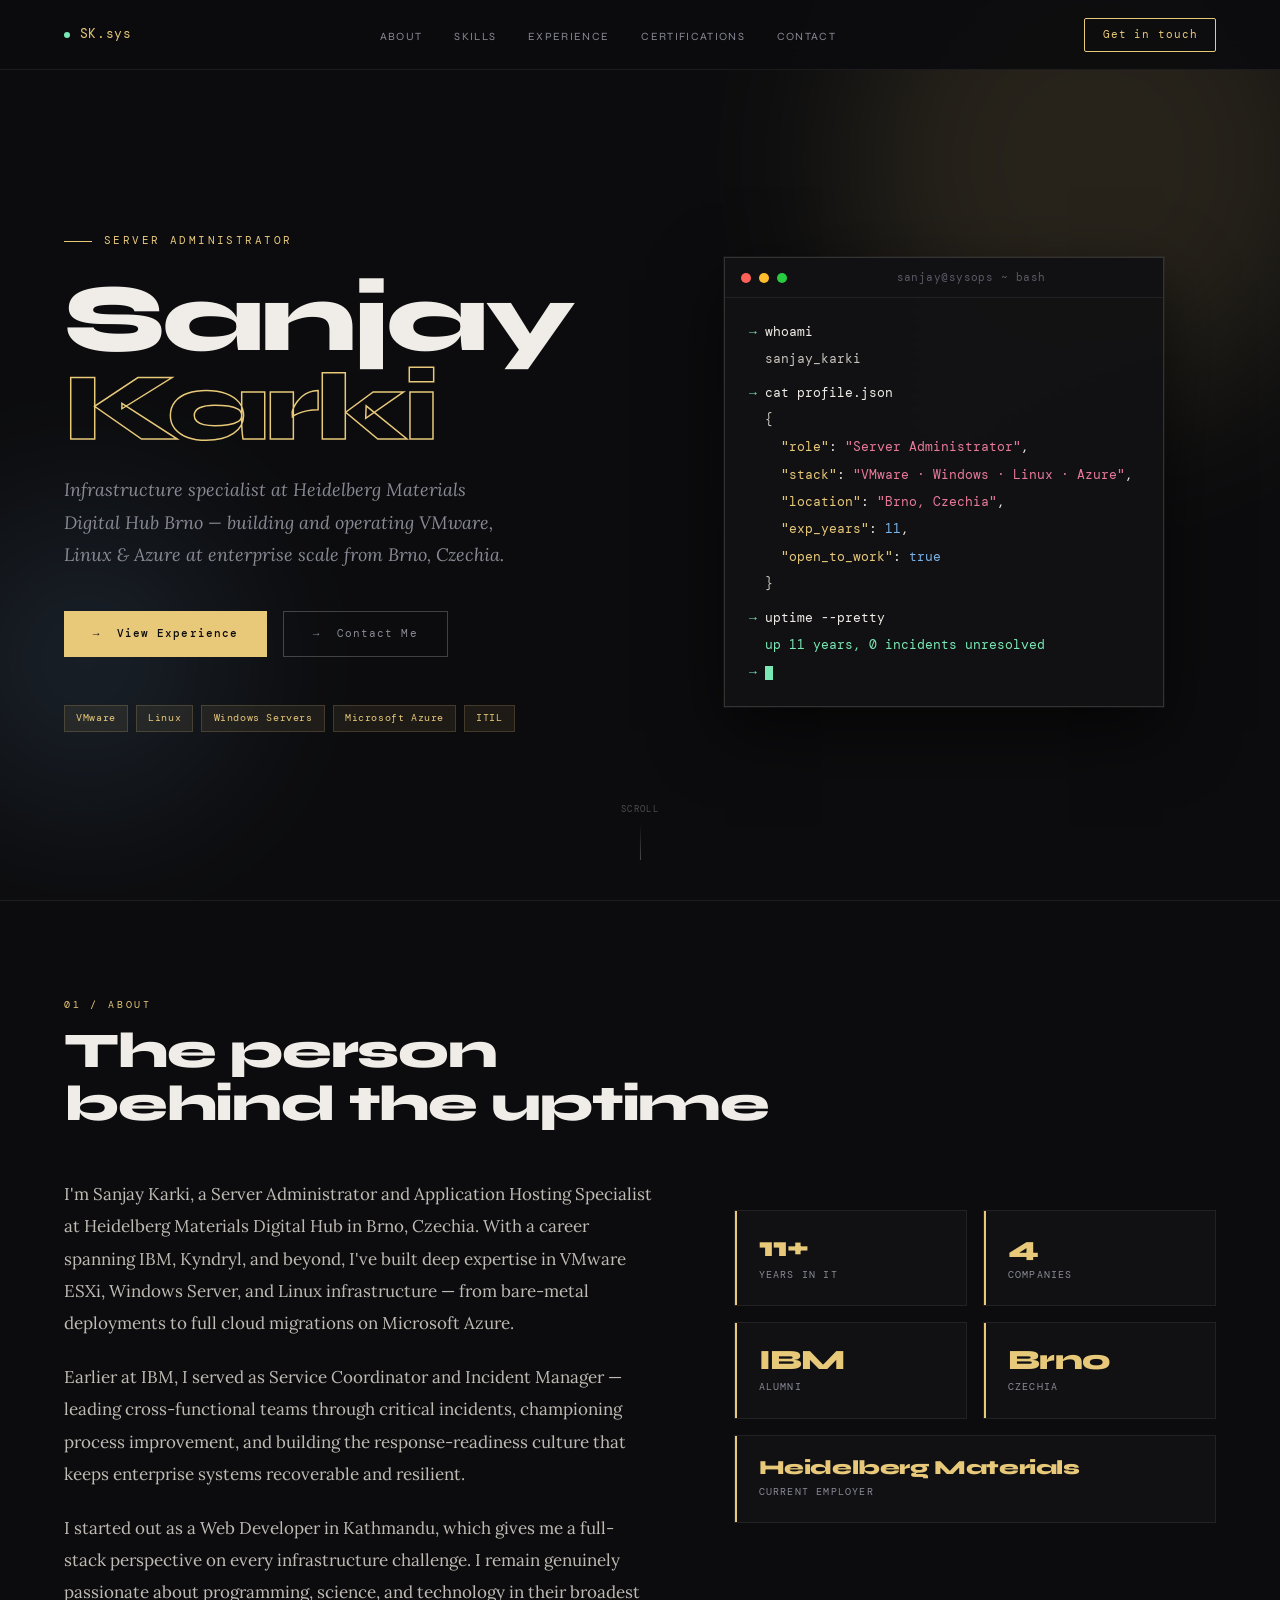
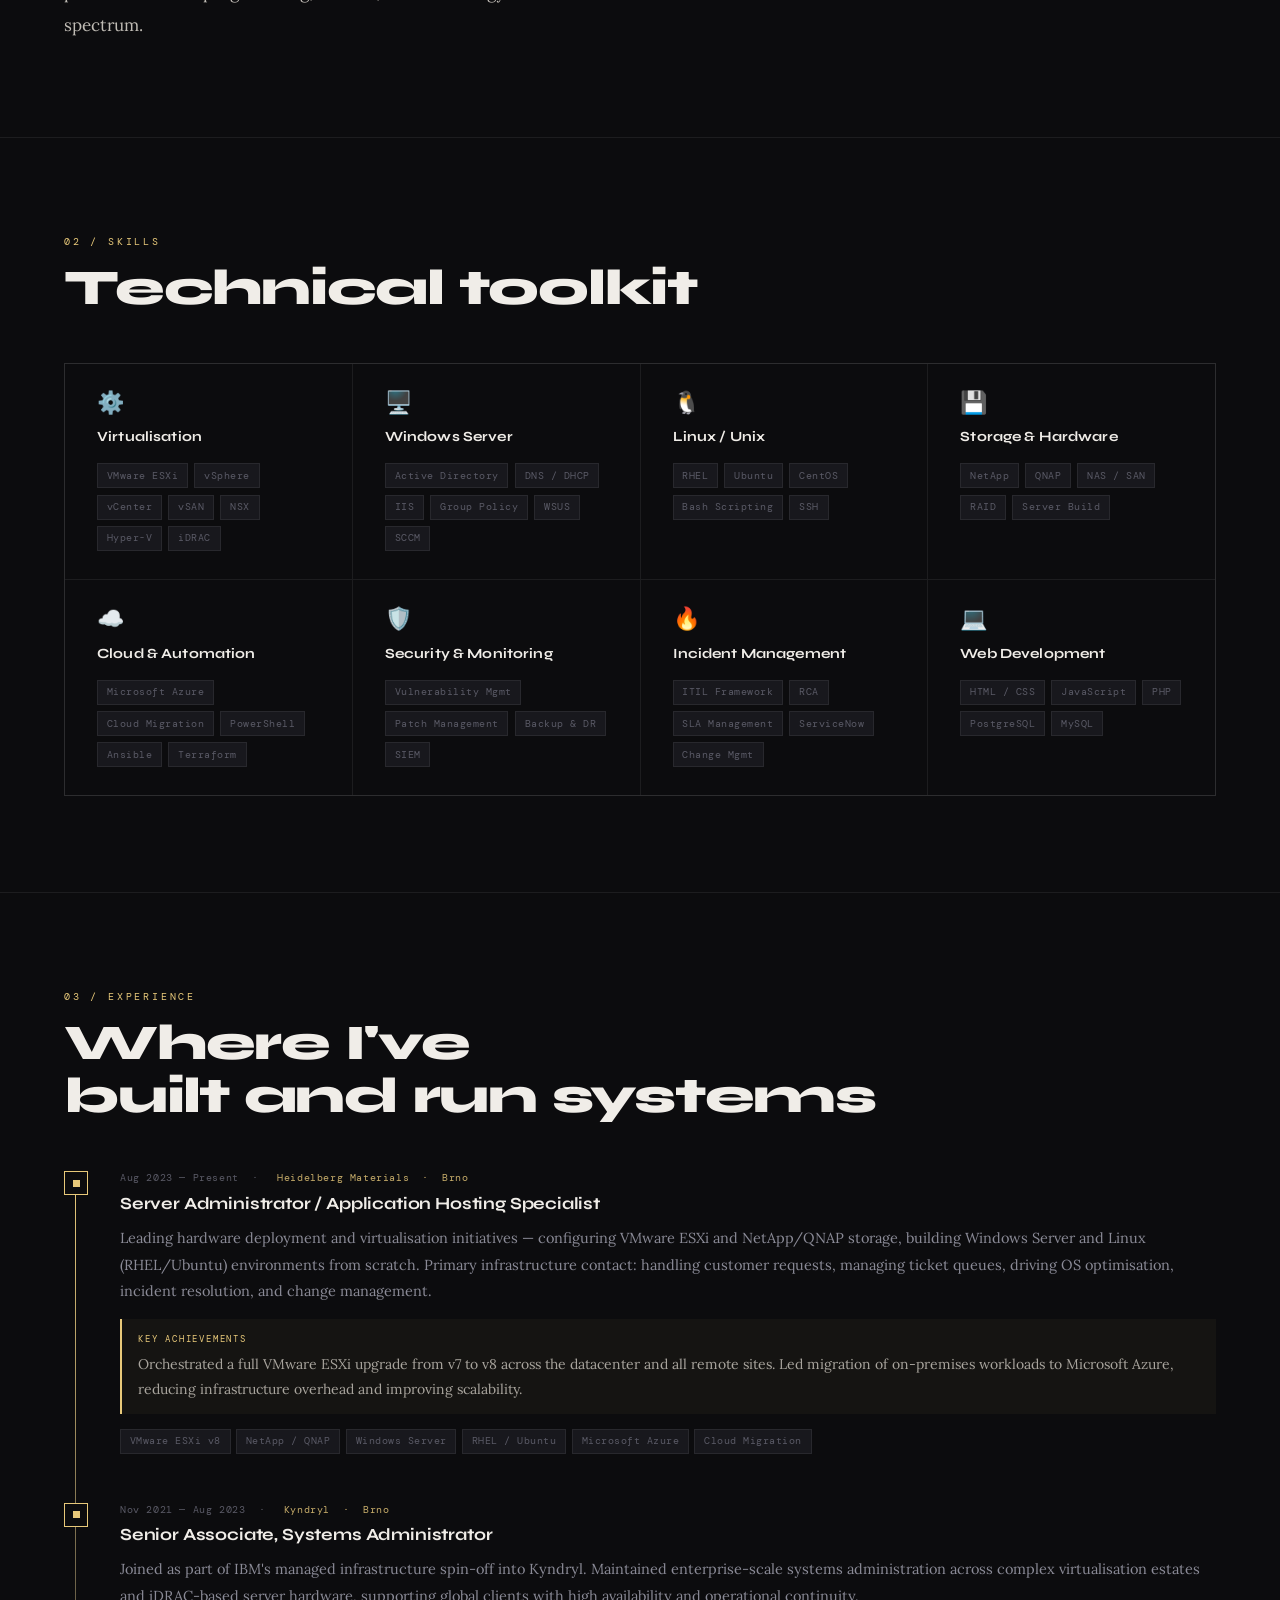
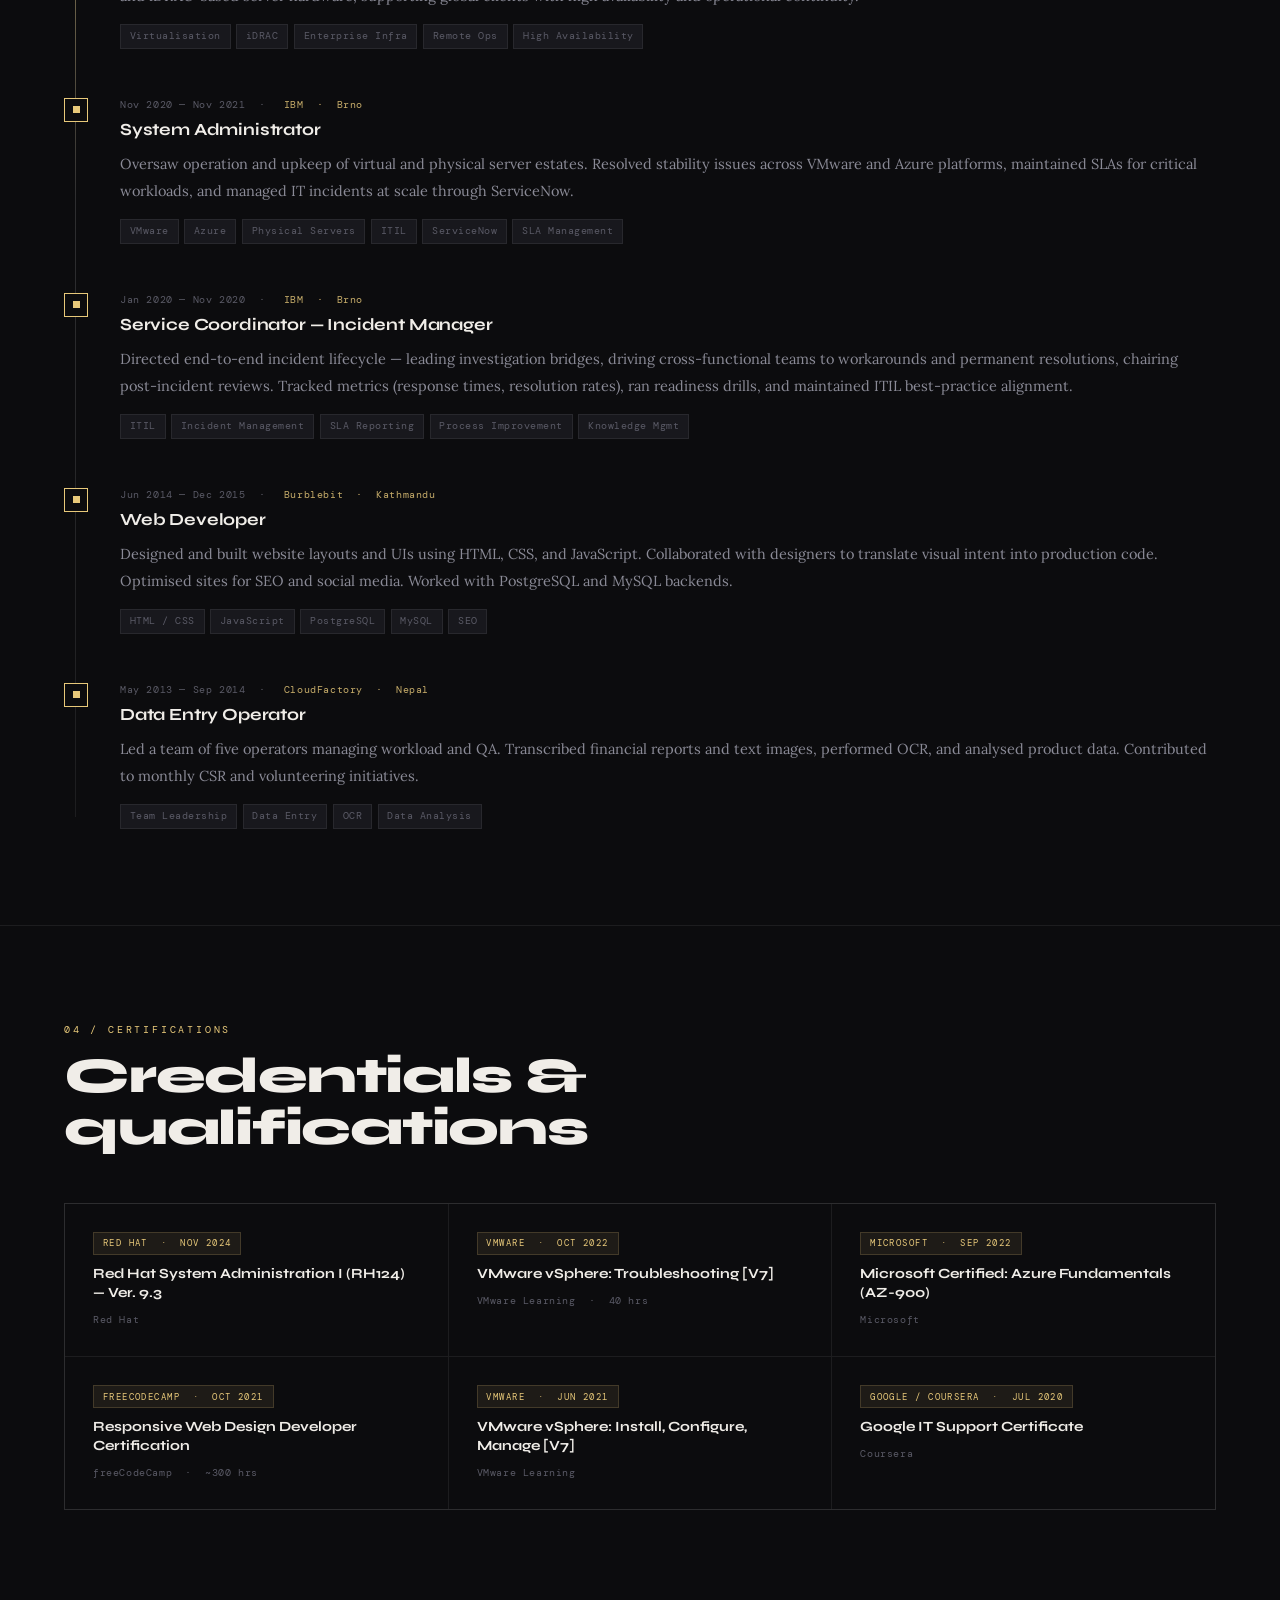
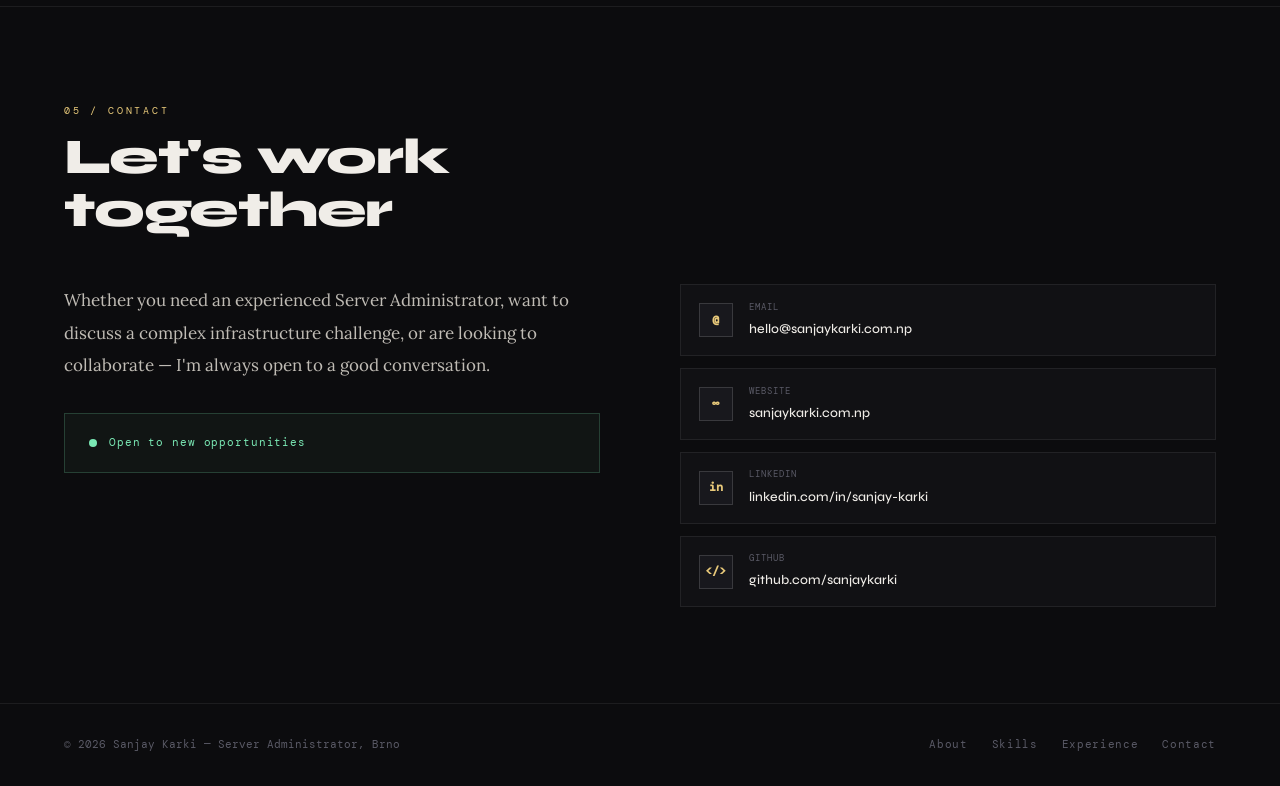
==== index.html @ a72da89a "minor fixes" ====
<!DOCTYPE html>
<html lang="en">
<head>
<meta charset="UTF-8">
<meta name="viewport" content="width=device-width, initial-scale=1.0">
<title>Sanjay Karki</title>
<meta name="description" content="Sanjay Karki - Server Administrator at Heidelberg Materials Digital Hub, Brno. VMware, Linux, Azure, 11+ years IT.">
<meta property="og:title" content="Sanjay Karki - Server Administrator">
<meta property="og:description" content="Infrastructure specialist. VMware, Linux, Azure, ITIL, 11+ years in IT.">
<meta property="og:type" content="website">
<link rel="icon" href="data:image/svg+xml,<svg xmlns='http://www.w3.org/2000/svg' viewBox='0 0 32 32'><rect width='32' height='32' fill='%230c0c0e'/><text x='50%25' y='54%25' dominant-baseline='middle' text-anchor='middle' font-family='monospace' font-size='18' font-weight='bold' fill='%23e8c97a'>SK</text></svg>">
<link rel="preconnect" href="https://fonts.googleapis.com">
<link rel="preconnect" href="https://fonts.gstatic.com" crossorigin>
<link href="https://fonts.googleapis.com/css2?family=Syne:wght@400;500;600;700;800&family=DM+Mono:wght@300;400;500&family=Lora:ital,wght@0,400;0,500;1,400&display=swap" rel="stylesheet">
<link rel="stylesheet" href="style.css">
</head>
<body>

<div class="prog" id="prog"></div>

<nav>
  <a href="#" class="nlogo"><span class="nlogo-dot"></span>SK.sys</a>
  <ul class="nlinks">
    <li><a href="#about">About</a></li>
    <li><a href="#skills">Skills</a></li>
    <li><a href="#experience">Experience</a></li>
    <li><a href="#certifications">Certifications</a></li>
    <li><a href="#contact">Contact</a></li>
  </ul>
  <a href="#contact" class="ncta">Get in touch</a>
  <button class="hbg" id="hbg" aria-label="Open menu"><span></span><span></span><span></span></button>
</nav>

<div class="mmenu" id="mm" role="dialog" aria-modal="true">
  <button class="mclose" id="mclose" aria-label="Close menu">&#x2715;</button>
  <a href="#about" class="mlink">About</a>
  <a href="#skills" class="mlink">Skills</a>
  <a href="#experience" class="mlink">Experience</a>
  <a href="#certifications" class="mlink">Certifications</a>
  <a href="#contact" class="mlink">Contact</a>
</div>

<!-- HERO -->
<section class="hero" style="border-top:none" id="hero">
  <div class="hero-bg">
    <div class="hero-bg-orb orb1"></div>
    <div class="hero-bg-orb orb2"></div>
    <div class="hero-bg-orb orb3"></div>
  </div>
  <div style="position:relative;z-index:1">
    <div class="heyebrow">Server Administrator</div>
    <h1 class="hname">Sanjay<br><em>Karki</em></h1>
    <p class="htagline">Infrastructure specialist at Heidelberg Materials Digital Hub Brno &#8212; building and operating VMware, Linux &amp; Azure at enterprise scale from Brno, Czechia.</p>
    <div class="hactions">
      <a href="#experience" class="btn1">&#8594;&nbsp; View Experience</a>
      <a href="#contact" class="btn2">&#8594;&nbsp; Contact Me</a>
    </div>
    <div class="hpills">
      <span class="hpill">VMware</span>
      <span class="hpill">Linux</span>
      <span class="hpill">Windows Servers</span>
      <span class="hpill">Microsoft Azure</span>
      <span class="hpill">ITIL</span>
    </div>
  </div>
  <div class="hvisual">
    <div class="term">
      <div class="tbar">
        <div class="dot dr"></div><div class="dot dy"></div><div class="dot dg"></div>
        <span class="ttitle">sanjay@sysops ~ bash</span>
      </div>
      <div class="tbody" id="termBody"></div>
    </div>
  </div>
  <div class="shint"><span>Scroll</span><div class="sarr"></div></div>
</section>

<!-- ABOUT -->
<section id="about">
  <div class="fu">
    <div class="slabel">01 / About</div>
    <h2 class="shead">The person<br>behind the uptime</h2>
  </div>
  <div class="agrid">
    <div class="fu">
      <div class="abody">
        <p>I'm Sanjay Karki, a Server Administrator and Application Hosting Specialist at Heidelberg Materials Digital Hub in Brno, Czechia. With a career spanning IBM, Kyndryl, and beyond, I've built deep expertise in VMware ESXi, Windows Server, and Linux infrastructure &#8212; from bare-metal deployments to full cloud migrations on Microsoft Azure.</p>
        <p>Earlier at IBM, I served as Service Coordinator and Incident Manager &#8212; leading cross-functional teams through critical incidents, championing process improvement, and building the response-readiness culture that keeps enterprise systems recoverable and resilient.</p>
        <p>I started out as a Web Developer in Kathmandu, which gives me a full-stack perspective on every infrastructure challenge. I remain genuinely passionate about programming, science, and technology in their broadest spectrum.</p>
      </div>
    </div>
    <div class="fu">
      <div class="astats">
        <div class="sc"><div class="snum">11+</div><div class="slbl">Years in IT</div></div>
        <div class="sc"><div class="snum">4</div><div class="slbl">Companies</div></div>
        <div class="sc"><div class="snum">IBM</div><div class="slbl">Alumni</div></div>
        <div class="sc"><div class="snum">Brno</div><div class="slbl">Czechia</div></div>
        <div class="sc" style="grid-column:span 2"><div class="snum" style="font-size:20px">Heidelberg Materials</div><div class="slbl">Current Employer</div></div>
      </div>
    </div>
  </div>
</section>

<!-- SKILLS -->
<section id="skills">
  <div class="fu">
    <div class="slabel">02 / Skills</div>
    <h2 class="shead">Technical toolkit</h2>
  </div>
  <div class="sgrid fu">
    <div class="sblk"><span class="sico">&#9881;&#65039;</span><div class="snm">Virtualisation</div><div class="stags"><span class="tag">VMware ESXi</span><span class="tag">vSphere</span><span class="tag">vCenter</span><span class="tag">vSAN</span><span class="tag">NSX</span><span class="tag">Hyper-V</span><span class="tag">iDRAC</span></div></div>
    <div class="sblk"><span class="sico">&#128421;&#65039;</span><div class="snm">Windows Server</div><div class="stags"><span class="tag">Active Directory</span><span class="tag">DNS / DHCP</span><span class="tag">IIS</span><span class="tag">Group Policy</span><span class="tag">WSUS</span><span class="tag">SCCM</span></div></div>
    <div class="sblk"><span class="sico">&#128039;</span><div class="snm">Linux / Unix</div><div class="stags"><span class="tag">RHEL</span><span class="tag">Ubuntu</span><span class="tag">CentOS</span><span class="tag">Bash Scripting</span><span class="tag">SSH</span></div></div>
    <div class="sblk"><span class="sico">&#128190;</span><div class="snm">Storage &amp; Hardware</div><div class="stags"><span class="tag">NetApp</span><span class="tag">QNAP</span><span class="tag">NAS / SAN</span><span class="tag">RAID</span><span class="tag">Server Build</span></div></div>
    <div class="sblk"><span class="sico">&#9729;&#65039;</span><div class="snm">Cloud &amp; Automation</div><div class="stags"><span class="tag">Microsoft Azure</span><span class="tag">Cloud Migration</span><span class="tag">PowerShell</span><span class="tag">Ansible</span><span class="tag">Terraform</span></div></div>
    <div class="sblk"><span class="sico">&#128737;&#65039;</span><div class="snm">Security &amp; Monitoring</div><div class="stags"><span class="tag">Vulnerability Mgmt</span><span class="tag">Patch Management</span><span class="tag">Backup &amp; DR</span><span class="tag">SIEM</span></div></div>
    <div class="sblk"><span class="sico">&#128293;</span><div class="snm">Incident Management</div><div class="stags"><span class="tag">ITIL Framework</span><span class="tag">RCA</span><span class="tag">SLA Management</span><span class="tag">ServiceNow</span><span class="tag">Change Mgmt</span></div></div>
    <div class="sblk"><span class="sico">&#128187;</span><div class="snm">Web Development</div><div class="stags"><span class="tag">HTML / CSS</span><span class="tag">JavaScript</span><span class="tag">PHP</span><span class="tag">PostgreSQL</span><span class="tag">MySQL</span></div></div>
  </div>
</section>

<!-- EXPERIENCE -->
<section id="experience">
  <div class="fu">
    <div class="slabel">03 / Experience</div>
    <h2 class="shead">Where I've<br>built and run systems</h2>
  </div>
  <div class="tline fu">
    <div class="titem">
      <div class="tdot"><div class="tdoti"></div></div>
      <div>
        <div class="tmeta"><span class="tdate">Aug 2023 &#8212; Present &nbsp;&#183;&nbsp;</span><span class="tco">Heidelberg Materials &nbsp;&#183;&nbsp; Brno </span></div>
        <div class="trole">Server Administrator / Application Hosting Specialist</div>
        <div class="tdesc">Leading hardware deployment and virtualisation initiatives &#8212; configuring VMware ESXi and NetApp/QNAP storage, building Windows Server and Linux (RHEL/Ubuntu) environments from scratch. Primary infrastructure contact: handling customer requests, managing ticket queues, driving OS optimisation, incident resolution, and change management.</div>
        <div class="tach"><div class="tachl">Key Achievements</div><p>Orchestrated a full VMware ESXi upgrade from v7 to v8 across the datacenter and all remote sites. Led migration of on-premises workloads to Microsoft Azure, reducing infrastructure overhead and improving scalability.</p></div>
        <div class="tskills"><span class="tag">VMware ESXi v8</span><span class="tag">NetApp / QNAP</span><span class="tag">Windows Server</span><span class="tag">RHEL / Ubuntu</span><span class="tag">Microsoft Azure</span><span class="tag">Cloud Migration</span></div>
      </div>
    </div>
    <div class="titem">
      <div class="tdot"><div class="tdoti"></div></div>
      <div>
        <div class="tmeta"><span class="tdate">Nov 2021 &#8212; Aug 2023 &nbsp;&#183;&nbsp;</span><span class="tco">Kyndryl &nbsp;&#183;&nbsp; Brno </span></div>
        <div class="trole">Senior Associate, Systems Administrator</div>
        <div class="tdesc">Joined as part of IBM's managed infrastructure spin-off into Kyndryl. Maintained enterprise-scale systems administration across complex virtualisation estates and iDRAC-based server hardware, supporting global clients with high availability and operational continuity.</div>
        <div class="tskills"><span class="tag">Virtualisation</span><span class="tag">iDRAC</span><span class="tag">Enterprise Infra</span><span class="tag">Remote Ops</span><span class="tag">High Availability</span></div>
      </div>
    </div>
    <div class="titem">
      <div class="tdot"><div class="tdoti"></div></div>
      <div>
        <div class="tmeta"><span class="tdate">Nov 2020 &#8212; Nov 2021 &nbsp;&#183;&nbsp;</span><span class="tco">IBM &nbsp;&#183;&nbsp; Brno </span></div>
        <div class="trole">System Administrator</div>
        <div class="tdesc">Oversaw operation and upkeep of virtual and physical server estates. Resolved stability issues across VMware and Azure platforms, maintained SLAs for critical workloads, and managed IT incidents at scale through ServiceNow.</div>
        <div class="tskills"><span class="tag">VMware</span><span class="tag">Azure</span><span class="tag">Physical Servers</span><span class="tag">ITIL</span><span class="tag">ServiceNow</span><span class="tag">SLA Management</span></div>
      </div>
    </div>
    <div class="titem">
      <div class="tdot"><div class="tdoti"></div></div>
      <div>
        <div class="tmeta"><span class="tdate">Jan 2020 &#8212; Nov 2020 &nbsp;&#183;&nbsp;</span><span class="tco">IBM &nbsp;&#183;&nbsp; Brno </span></div>
        <div class="trole">Service Coordinator &#8212; Incident Manager</div>
        <div class="tdesc">Directed end-to-end incident lifecycle &#8212; leading investigation bridges, driving cross-functional teams to workarounds and permanent resolutions, chairing post-incident reviews. Tracked metrics (response times, resolution rates), ran readiness drills, and maintained ITIL best-practice alignment.</div>
        <div class="tskills"><span class="tag">ITIL</span><span class="tag">Incident Management</span><span class="tag">SLA Reporting</span><span class="tag">Process Improvement</span><span class="tag">Knowledge Mgmt</span></div>
      </div>
    </div>
    <div class="titem">
      <div class="tdot"><div class="tdoti"></div></div>
      <div>
        <div class="tmeta"><span class="tdate">Jun 2014 &#8212; Dec 2015 &nbsp;&#183;&nbsp;</span><span class="tco">Burblebit &nbsp;&#183;&nbsp; Kathmandu </span></div>
        <div class="trole">Web Developer</div>
        <div class="tdesc">Designed and built website layouts and UIs using HTML, CSS, and JavaScript. Collaborated with designers to translate visual intent into production code. Optimised sites for SEO and social media. Worked with PostgreSQL and MySQL backends.</div>
        <div class="tskills"><span class="tag">HTML / CSS</span><span class="tag">JavaScript</span><span class="tag">PostgreSQL</span><span class="tag">MySQL</span><span class="tag">SEO</span></div>
      </div>
    </div>
    <div class="titem">
      <div class="tdot"><div class="tdoti"></div></div>
      <div>
        <div class="tmeta"><span class="tdate">May 2013 &#8212; Sep 2014 &nbsp;&#183;&nbsp;</span><span class="tco">CloudFactory &nbsp;&#183;&nbsp; Nepal </span></div>
        <div class="trole">Data Entry Operator</div>
        <div class="tdesc">Led a team of five operators managing workload and QA. Transcribed financial reports and text images, performed OCR, and analysed product data. Contributed to monthly CSR and volunteering initiatives.</div>
        <div class="tskills"><span class="tag">Team Leadership</span><span class="tag">Data Entry</span><span class="tag">OCR</span><span class="tag">Data Analysis</span></div>
      </div>
    </div>
  </div>
</section>

<!-- CERTIFICATIONS -->
<section id="certifications">
  <div class="fu">
    <div class="slabel">04 / Certifications</div>
    <h2 class="shead">Credentials &amp;<br>qualifications</h2>
  </div>
  <div class="cgrid fu">
    <div class="ccard"><div class="cbadge">Red Hat &nbsp;&#183;&nbsp; Nov 2024</div><div class="cname">Red Hat System Administration I (RH124) &#8212; Ver. 9.3</div><div class="corg">Red Hat</div></div>
    <div class="ccard"><div class="cbadge">VMware &nbsp;&#183;&nbsp; Oct 2022</div><div class="cname">VMware vSphere: Troubleshooting [V7]</div><div class="corg">VMware Learning &nbsp;&#183;&nbsp; 40 hrs</div></div>
    <div class="ccard"><div class="cbadge">Microsoft &nbsp;&#183;&nbsp; Sep 2022</div><div class="cname">Microsoft Certified: Azure Fundamentals (AZ-900)</div><div class="corg">Microsoft</div></div>
    <div class="ccard"><div class="cbadge">freeCodeCamp &nbsp;&#183;&nbsp; Oct 2021</div><div class="cname">Responsive Web Design Developer Certification</div><div class="corg">freeCodeCamp &nbsp;&#183;&nbsp; ~300 hrs</div></div>
    <div class="ccard"><div class="cbadge">VMware &nbsp;&#183;&nbsp; Jun 2021</div><div class="cname">VMware vSphere: Install, Configure, Manage [V7]</div><div class="corg">VMware Learning</div></div>
    <div class="ccard"><div class="cbadge">Google / Coursera &nbsp;&#183;&nbsp; Jul 2020</div><div class="cname">Google IT Support Certificate</div><div class="corg">Coursera</div></div>
  </div>
</section>

<!-- CONTACT -->
<section id="contact">
  <div class="fu">
    <div class="slabel">05 / Contact</div>
    <h2 class="shead">Let's work<br>together</h2>
  </div>
  <div class="cinner fu">
    <div>
      <div class="ctxt">Whether you need an experienced Server Administrator, want to discuss a complex infrastructure challenge, or are looking to collaborate &#8212; I'm always open to a good conversation.</div>
      <div class="avail"><span class="adot"></span><span class="atxt">Open to new opportunities</span></div>
    </div>
    <div class="clinks" id="clinks"></div>
  </div>
</section>

<footer>
  <span class="fcopy">&#169; 2026 Sanjay Karki &#8212; Server Administrator, Brno</span>
  <div class="flinks">
    <a href="#about">About</a>
    <a href="#skills">Skills</a>
    <a href="#experience">Experience</a>
    <a href="#contact">Contact</a>
  </div>
</footer>

<button class="btt" id="btt" aria-label="Back to top">&#8593;</button>

<script src="script.js"></script>
</body>
</html>
---- style.css ----
*,*::before,*::after{box-sizing:border-box;margin:0;padding:0}
:root{
  --bg:#0c0c0e;--bg2:#111114;--bg3:#18181d;--bg4:#1e1e24;
  --border:rgba(255,255,255,0.07);--border2:rgba(255,255,255,0.14);--border3:rgba(255,255,255,0.22);
  --text:#f0ede8;--muted:#8a8a96;--subtle:#5a5a66;
  --accent:#e8c97a;--accent2:#7ab4e8;--green:#7ae8b4;--pink:#e87a9a;
  --fd:'Syne',sans-serif;--fm:'DM Mono',monospace;--fs:'Lora',serif;
  --r:8px;
}
html{scroll-behavior:smooth}
body{background:var(--bg);color:var(--text);font-family:var(--fd);line-height:1.6;overflow-x:hidden}

/* ── NAV ── */
nav{position:fixed;top:0;left:0;right:0;z-index:200;display:flex;align-items:center;justify-content:space-between;padding:1.1rem 4rem;border-bottom:1px solid var(--border);background:rgba(12,12,14,0.94);backdrop-filter:blur(16px);-webkit-backdrop-filter:blur(16px)}
.nlogo{font-family:var(--fm);font-size:13px;color:var(--accent);letter-spacing:.05em;text-decoration:none;display:flex;align-items:center;gap:.6rem}
.nlogo-dot{width:6px;height:6px;border-radius:50%;background:var(--green);animation:npulse 2.5s ease-in-out infinite}
@keyframes npulse{0%,100%{opacity:1}50%{opacity:.4}}
.nlinks{display:flex;gap:2rem;list-style:none}
.nlinks a{font-size:11px;color:var(--muted);text-decoration:none;letter-spacing:.12em;text-transform:uppercase;transition:color .2s;position:relative}
.nlinks a::after{content:'';position:absolute;bottom:-4px;left:0;width:0;height:1px;background:var(--accent);transition:width .25s}
.nlinks a:hover{color:var(--text)}
.nlinks a:hover::after{width:100%}
.ncta{font-size:11px;padding:.45rem 1.1rem;border:1px solid var(--accent);color:var(--accent);background:transparent;font-family:var(--fm);text-decoration:none;letter-spacing:.08em;transition:all .2s;border-radius:2px}
.ncta:hover{background:var(--accent);color:var(--bg)}
.hbg{display:none;flex-direction:column;gap:5px;cursor:pointer;padding:4px;background:none;border:none}
.hbg span{display:block;width:22px;height:1.5px;background:var(--text);transition:all .3s}

/* ── MOBILE MENU ── */
.mmenu{display:none;position:fixed;inset:0;background:var(--bg);z-index:199;flex-direction:column;align-items:center;justify-content:center;gap:2rem}
.mmenu.open{display:flex}
.mmenu a{font-size:32px;font-weight:800;color:var(--text);text-decoration:none;transition:color .2s;letter-spacing:-.01em}
.mmenu a:hover{color:var(--accent)}
.mclose{position:absolute;top:1.5rem;right:2rem;font-size:28px;cursor:pointer;color:var(--muted);background:none;border:none;line-height:1}

/* ── HERO ── */
.hero{min-height:100vh;display:grid;grid-template-columns:1fr 1fr;align-items:center;padding:8rem 4rem 4rem;position:relative;overflow:hidden;gap:4rem}
.hero-bg{position:absolute;inset:0;pointer-events:none;overflow:hidden}
.hero-bg-orb{position:absolute;border-radius:50%;filter:blur(80px);opacity:.12}
.orb1{width:500px;height:500px;background:var(--accent);top:-10%;right:-5%}
.orb2{width:300px;height:300px;background:var(--accent2);bottom:10%;left:-5%}
.orb3{width:200px;height:200px;background:var(--pink);top:40%;right:20%}
.heyebrow{font-family:var(--fm);font-size:11px;color:var(--accent);letter-spacing:.22em;text-transform:uppercase;margin-bottom:1.5rem;display:flex;align-items:center;gap:.75rem}
.heyebrow::before{content:'';display:block;width:28px;height:1px;background:var(--accent)}
.hname{font-size:clamp(54px,7.5vw,100px);font-weight:800;line-height:.93;letter-spacing:-.03em;margin-bottom:1.35rem}
.hname em{font-style:normal;color:transparent;-webkit-text-stroke:1.5px var(--accent)}
.htagline{font-family:var(--fs);font-size:clamp(15px,1.8vw,18px);color:var(--muted);font-style:italic;line-height:1.8;max-width:460px;margin-bottom:2.5rem}
.hactions{display:flex;gap:1rem;flex-wrap:wrap;margin-bottom:3rem}
.btn1{padding:.8rem 1.8rem;background:var(--accent);color:var(--bg);font-family:var(--fm);font-size:11px;font-weight:500;letter-spacing:.1em;text-decoration:none;transition:all .22s;display:inline-flex;align-items:center;gap:.5rem}
.btn1:hover{opacity:.88;transform:translateY(-2px)}
.btn2{padding:.8rem 1.8rem;border:1px solid var(--border3);color:var(--muted);font-family:var(--fm);font-size:11px;letter-spacing:.1em;text-decoration:none;transition:all .22s;display:inline-flex;align-items:center;gap:.5rem}
.btn2:hover{border-color:var(--text);color:var(--text)}
.hpills{display:flex;flex-wrap:wrap;gap:.5rem}
.hpill{font-family:var(--fm);font-size:10px;padding:.28rem .7rem;background:rgba(232,201,122,.08);color:var(--accent);border:1px solid rgba(232,201,122,.18);letter-spacing:.06em}

/* ── TERMINAL ── */
.hvisual{display:flex;align-items:center;justify-content:center;position:relative;z-index:1}
.term{background:rgba(17,17,20,.95);border:1px solid var(--border2);width:100%;max-width:440px;font-family:var(--fm);font-size:13px;overflow:hidden;box-shadow:0 0 0 1px rgba(255,255,255,.04),0 24px 64px rgba(0,0,0,.6)}
.tbar{padding:.65rem 1rem;background:var(--bg2);border-bottom:1px solid var(--border);display:flex;align-items:center;gap:.5rem}
.dot{width:10px;height:10px;border-radius:50%}
.dr{background:#ff6058}.dy{background:#ffbd2e}.dg{background:#29cc41}
.ttitle{margin:0 auto;font-size:11px;color:var(--subtle);letter-spacing:.04em}
.tbody{padding:1.25rem 1.5rem;line-height:2.1}
.tp{color:var(--green)}.tc{color:var(--text)}.tk{color:var(--accent)}.tv{color:var(--accent2)}.ts{color:var(--pink)}
.cur{display:inline-block;width:8px;height:14px;background:var(--green);vertical-align:middle;animation:blink 1.1s step-end infinite}
@keyframes blink{50%{opacity:0}}

/* ── SCROLL HINT ── */
.shint{position:absolute;bottom:2.5rem;left:50%;transform:translateX(-50%);display:flex;flex-direction:column;align-items:center;gap:.5rem;animation:bob 2.2s ease-in-out infinite;opacity:.5}
@keyframes bob{0%,100%{transform:translateX(-50%) translateY(0)}50%{transform:translateX(-50%) translateY(7px)}}
.shint span{font-family:var(--fm);font-size:9px;color:var(--muted);letter-spacing:.15em;text-transform:uppercase}
.sarr{width:1px;height:36px;background:linear-gradient(to bottom,transparent,var(--muted))}

/* ── SECTIONS ── */
section{padding:6rem 4rem;border-top:1px solid var(--border)}
.slabel{font-family:var(--fm);font-size:10px;color:var(--accent);letter-spacing:.28em;text-transform:uppercase;margin-bottom:.75rem}
.shead{font-size:clamp(28px,4vw,50px);font-weight:800;letter-spacing:-.025em;line-height:1.05;margin-bottom:3rem}

/* ── ABOUT ── */
.agrid{display:grid;grid-template-columns:1.1fr 0.9fr;gap:5rem;align-items:start}
.abody{font-family:var(--fs);font-size:17px;color:#c0bcb5;line-height:1.9}
.abody p+p{margin-top:1.35rem}
.astats{display:grid;grid-template-columns:1fr 1fr;gap:1rem;margin-top:2rem}
.sc{padding:1.4rem 1.5rem;border:1px solid var(--border);background:var(--bg2);position:relative;overflow:hidden;transition:border-color .2s}
.sc:hover{border-color:var(--border2)}
.sc::before{content:'';position:absolute;top:0;left:0;width:2px;height:100%;background:var(--accent)}
.snum{font-size:28px;font-weight:800;color:var(--accent);line-height:1;margin-bottom:.35rem;letter-spacing:-.02em}
.slbl{font-family:var(--fm);font-size:10px;color:var(--muted);letter-spacing:.12em;text-transform:uppercase}

/* ── SKILLS ── */
.sgrid{display:grid;grid-template-columns:repeat(4,1fr);gap:1px;background:var(--border);border:1px solid var(--border)}
.sblk{background:var(--bg);padding:1.75rem 2rem;transition:background .2s,border-color .2s;cursor:default}
.sblk:hover{background:var(--bg2)}
.sblk:hover .snm{color:var(--accent)}
.sico{font-size:22px;margin-bottom:.8rem;display:block;line-height:1}
.snm{font-size:14px;font-weight:700;margin-bottom:.9rem;transition:color .2s;letter-spacing:.01em}
.stags{display:flex;flex-wrap:wrap;gap:.4rem}
.tag{font-family:var(--fm);font-size:10px;padding:.22rem .55rem;background:var(--bg3);color:var(--subtle);border:1px solid var(--border);letter-spacing:.05em;transition:all .18s}
.tag:hover,.sblk:hover .tag{border-color:rgba(232,201,122,.25);color:var(--muted)}

/* ── TIMELINE ── */
.tline{position:relative;padding-left:0}
.tline::before{content:'';position:absolute;top:12px;bottom:12px;left:11px;width:1px;background:linear-gradient(to bottom,var(--accent),var(--border2),var(--border))}
.titem{display:grid;grid-template-columns:24px 1fr;gap:2rem;margin-bottom:3rem;position:relative}
.titem:last-child{margin-bottom:0}
.tdot{width:24px;height:24px;border:1px solid var(--accent);background:var(--bg);display:flex;align-items:center;justify-content:center;flex-shrink:0;margin-top:1px;position:relative;z-index:1;transition:background .2s}
.titem:hover .tdot{background:rgba(232,201,122,.08)}
.tdoti{width:7px;height:7px;background:var(--accent);transition:transform .2s}
.titem:hover .tdoti{transform:scale(1.3)}
.tmeta{display:flex;align-items:baseline;gap:.75rem;margin-bottom:.4rem;flex-wrap:wrap}
.tdate{font-family:var(--fm);font-size:10px;color:var(--subtle);letter-spacing:.06em}
.tco{font-family:var(--fm);font-size:10px;color:var(--accent);letter-spacing:.06em;opacity:.85}
.trole{font-size:17px;font-weight:700;margin-bottom:.7rem;letter-spacing:-.01em;line-height:1.25}
.tdesc{font-family:var(--fs);font-size:14.5px;color:var(--muted);line-height:1.82}
.tach{margin-top:.9rem;padding:.8rem 1rem;border-left:2px solid var(--accent);background:rgba(232,201,122,.04)}
.tachl{font-family:var(--fm);font-size:9px;letter-spacing:.2em;color:var(--accent);text-transform:uppercase;margin-bottom:.4rem}
.tach p{font-family:var(--fs);font-size:14px;color:#a8a49d;line-height:1.75}
.tskills{display:flex;flex-wrap:wrap;gap:.35rem;margin-top:.9rem}

/* ── CERTS ── */
.cgrid{display:grid;grid-template-columns:repeat(auto-fill,minmax(290px,1fr));gap:1px;background:var(--border);border:1px solid var(--border)}
.ccard{padding:1.75rem;background:var(--bg);transition:background .2s;display:flex;flex-direction:column;gap:.6rem}
.ccard:hover{background:var(--bg2)}
.cbadge{font-family:var(--fm);font-size:9px;letter-spacing:.16em;text-transform:uppercase;padding:.22rem .55rem;background:rgba(232,201,122,.08);color:var(--accent);border:1px solid rgba(232,201,122,.18);display:inline-block;width:fit-content}
.cname{font-size:14px;font-weight:700;line-height:1.35;color:var(--text)}
.corg{font-family:var(--fm);font-size:10px;color:var(--subtle);letter-spacing:.06em}
.ccard:hover .cname{color:var(--accent)}

/* ── CONTACT ── */
.cinner{display:grid;grid-template-columns:1fr 1fr;gap:5rem;align-items:start}
.ctxt{font-family:var(--fs);font-size:17px;color:#c0bcb5;line-height:1.9;margin-bottom:2rem}
.avail{padding:1.25rem 1.5rem;border:1px solid rgba(122,232,180,.2);background:rgba(122,232,180,.04);display:flex;align-items:center;gap:.75rem;margin-bottom:2rem}
.adot{width:8px;height:8px;border-radius:50%;background:var(--green);flex-shrink:0;animation:pulse 2s infinite}
@keyframes pulse{0%,100%{opacity:1;transform:scale(1)}50%{opacity:.5;transform:scale(1.4)}}
.atxt{font-family:var(--fm);font-size:11px;color:var(--green);letter-spacing:.08em}
.clinks{display:flex;flex-direction:column;gap:.75rem}
.clink{display:flex;align-items:center;gap:1rem;padding:.9rem 1.1rem;border:1px solid var(--border);text-decoration:none;color:var(--text);transition:all .2s;background:var(--bg2)}
.clink:hover{border-color:var(--accent);background:var(--bg3)}
.clink:hover .clbl{color:var(--accent)}
.cion{width:34px;height:34px;background:var(--bg3);border:1px solid var(--border2);display:flex;align-items:center;justify-content:center;font-family:var(--fm);font-size:12px;font-weight:700;color:var(--accent);flex-shrink:0;transition:all .2s}
.clink:hover .cion{background:rgba(232,201,122,.1);border-color:rgba(232,201,122,.3)}
.clbl{font-family:var(--fm);font-size:9px;color:var(--subtle);letter-spacing:.12em;text-transform:uppercase;display:block;margin-bottom:1px;transition:color .2s}
.cval{font-size:13px;font-weight:500;color:var(--text)}

/* ── FOOTER ── */
footer{padding:2rem 4rem;border-top:1px solid var(--border);display:flex;align-items:center;justify-content:space-between;flex-wrap:wrap;gap:1rem}
.fcopy{font-family:var(--fm);font-size:11px;color:var(--subtle)}
.flinks{display:flex;gap:1.5rem}
.flinks a{font-family:var(--fm);font-size:11px;color:var(--subtle);text-decoration:none;letter-spacing:.06em;transition:color .2s}
.flinks a:hover{color:var(--text)}

/* ── BACK TO TOP ── */
.btt{position:fixed;bottom:2rem;right:2rem;width:40px;height:40px;background:var(--bg2);border:1px solid var(--border2);color:var(--accent);font-size:16px;cursor:pointer;display:flex;align-items:center;justify-content:center;transition:all .2s;z-index:50;opacity:0;pointer-events:none}
.btt.show{opacity:1;pointer-events:all}
.btt:hover{background:var(--accent);color:var(--bg);border-color:var(--accent)}

/* ── PROGRESS BAR ── */
.prog{position:fixed;top:0;left:0;height:2px;background:var(--accent);z-index:300;transition:width .1s linear;width:0}

/* ── ANIMATIONS ── */
.fu{opacity:0;transform:translateY(28px);transition:opacity .65s ease,transform .65s ease}
.fu.vis{opacity:1;transform:translateY(0)}
.fd{opacity:0;transition:opacity .5s ease .1s}
.fd.vis{opacity:1}

/* ── RESPONSIVE ── */
@media(max-width:1024px){
  .agrid{gap:3rem}
}
@media(max-width:900px){
  nav{padding:1rem 1.5rem}
  .nlinks,.ncta{display:none}
  .hbg{display:flex}
  .hero{grid-template-columns:1fr;padding:7rem 1.5rem 4rem;min-height:100svh;gap:0}
  .hvisual{display:none}
  .hpills{display:none}
  section{padding:3.5rem 1.5rem}
  .agrid,.cinner{grid-template-columns:1fr;gap:2.5rem}
  .astats{margin-top:0}
  footer{padding:1.5rem;flex-direction:column;text-align:center}
  .btt{bottom:1.5rem;right:1.5rem}
  .sgrid{grid-template-columns:repeat(2,1fr)}
  .cgrid{grid-template-columns:repeat(2,1fr)}
}
@media(max-width:480px){
  .hname{font-size:clamp(46px,14vw,68px)}
  .hactions{flex-direction:column}
  .btn1,.btn2{justify-content:center}
  .astats{grid-template-columns:1fr 1fr}
  .sgrid{grid-template-columns:1fr}
  .cgrid{grid-template-columns:1fr}
}
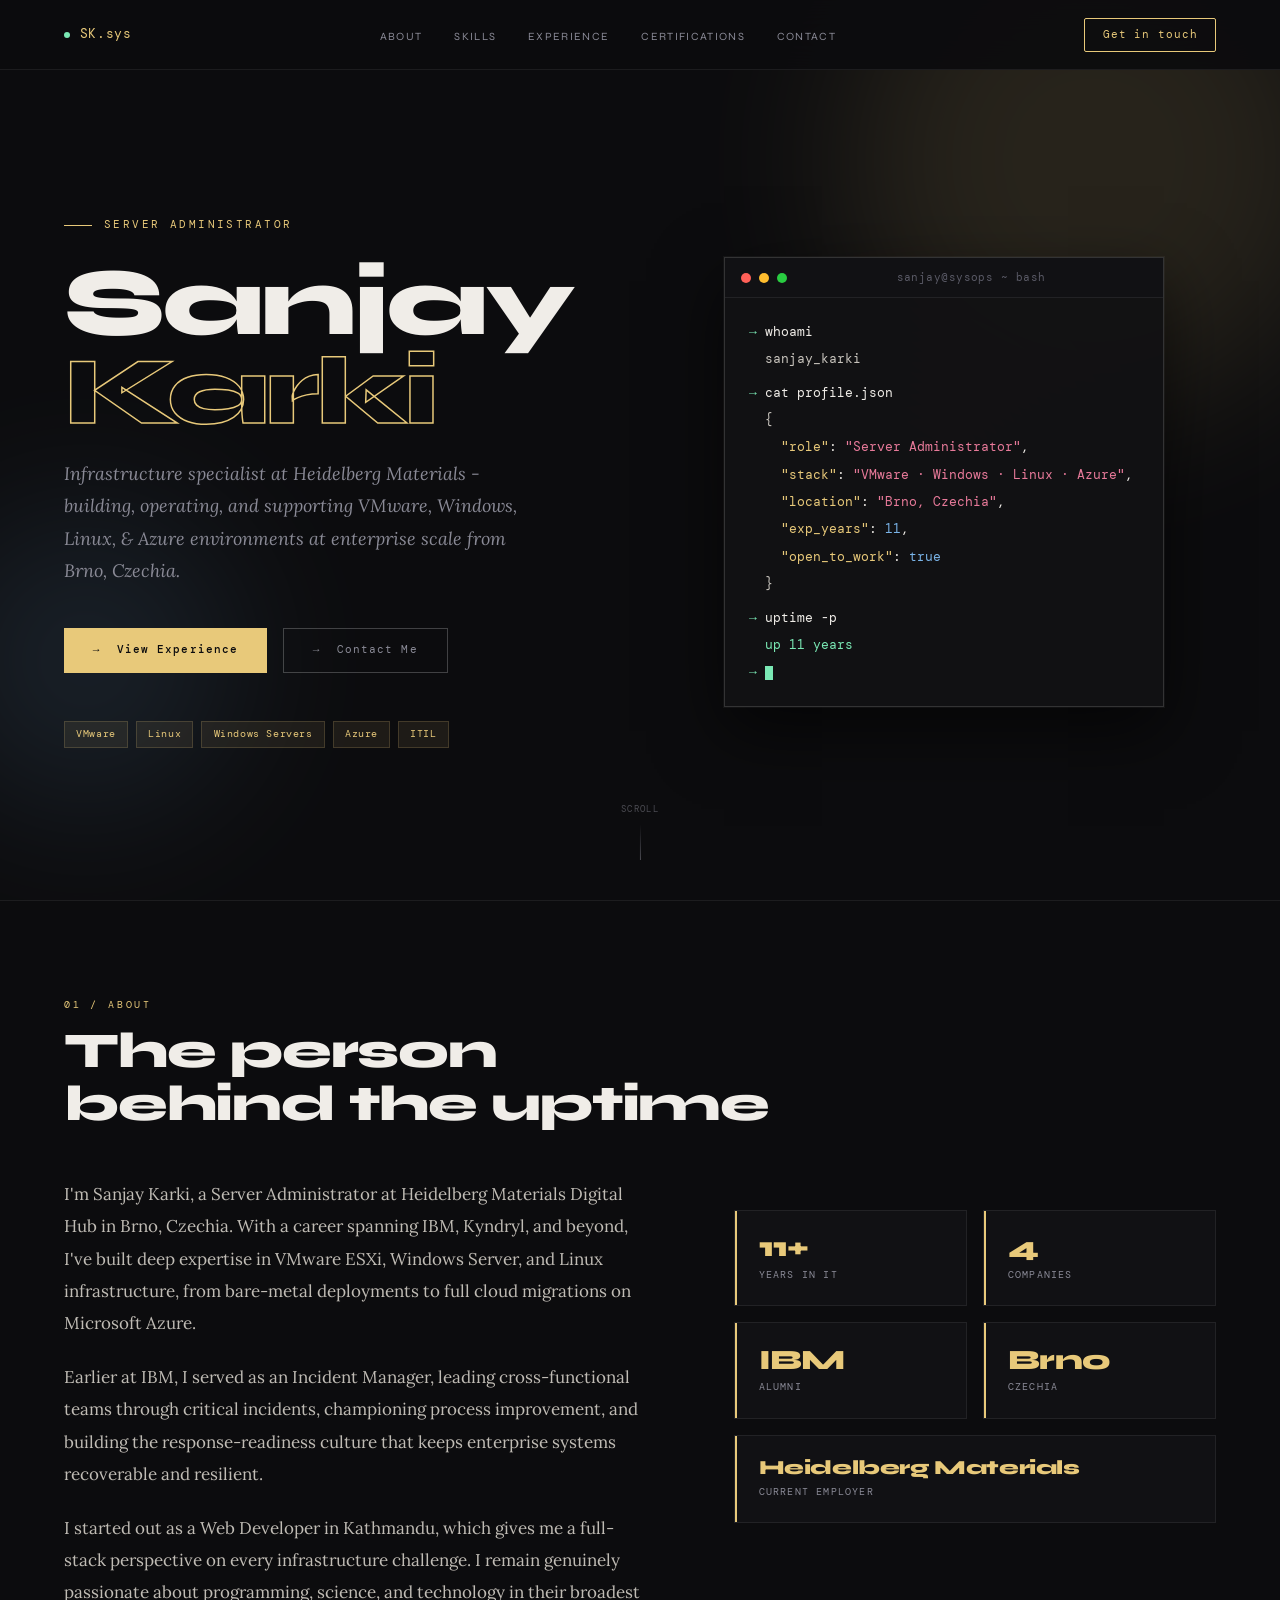
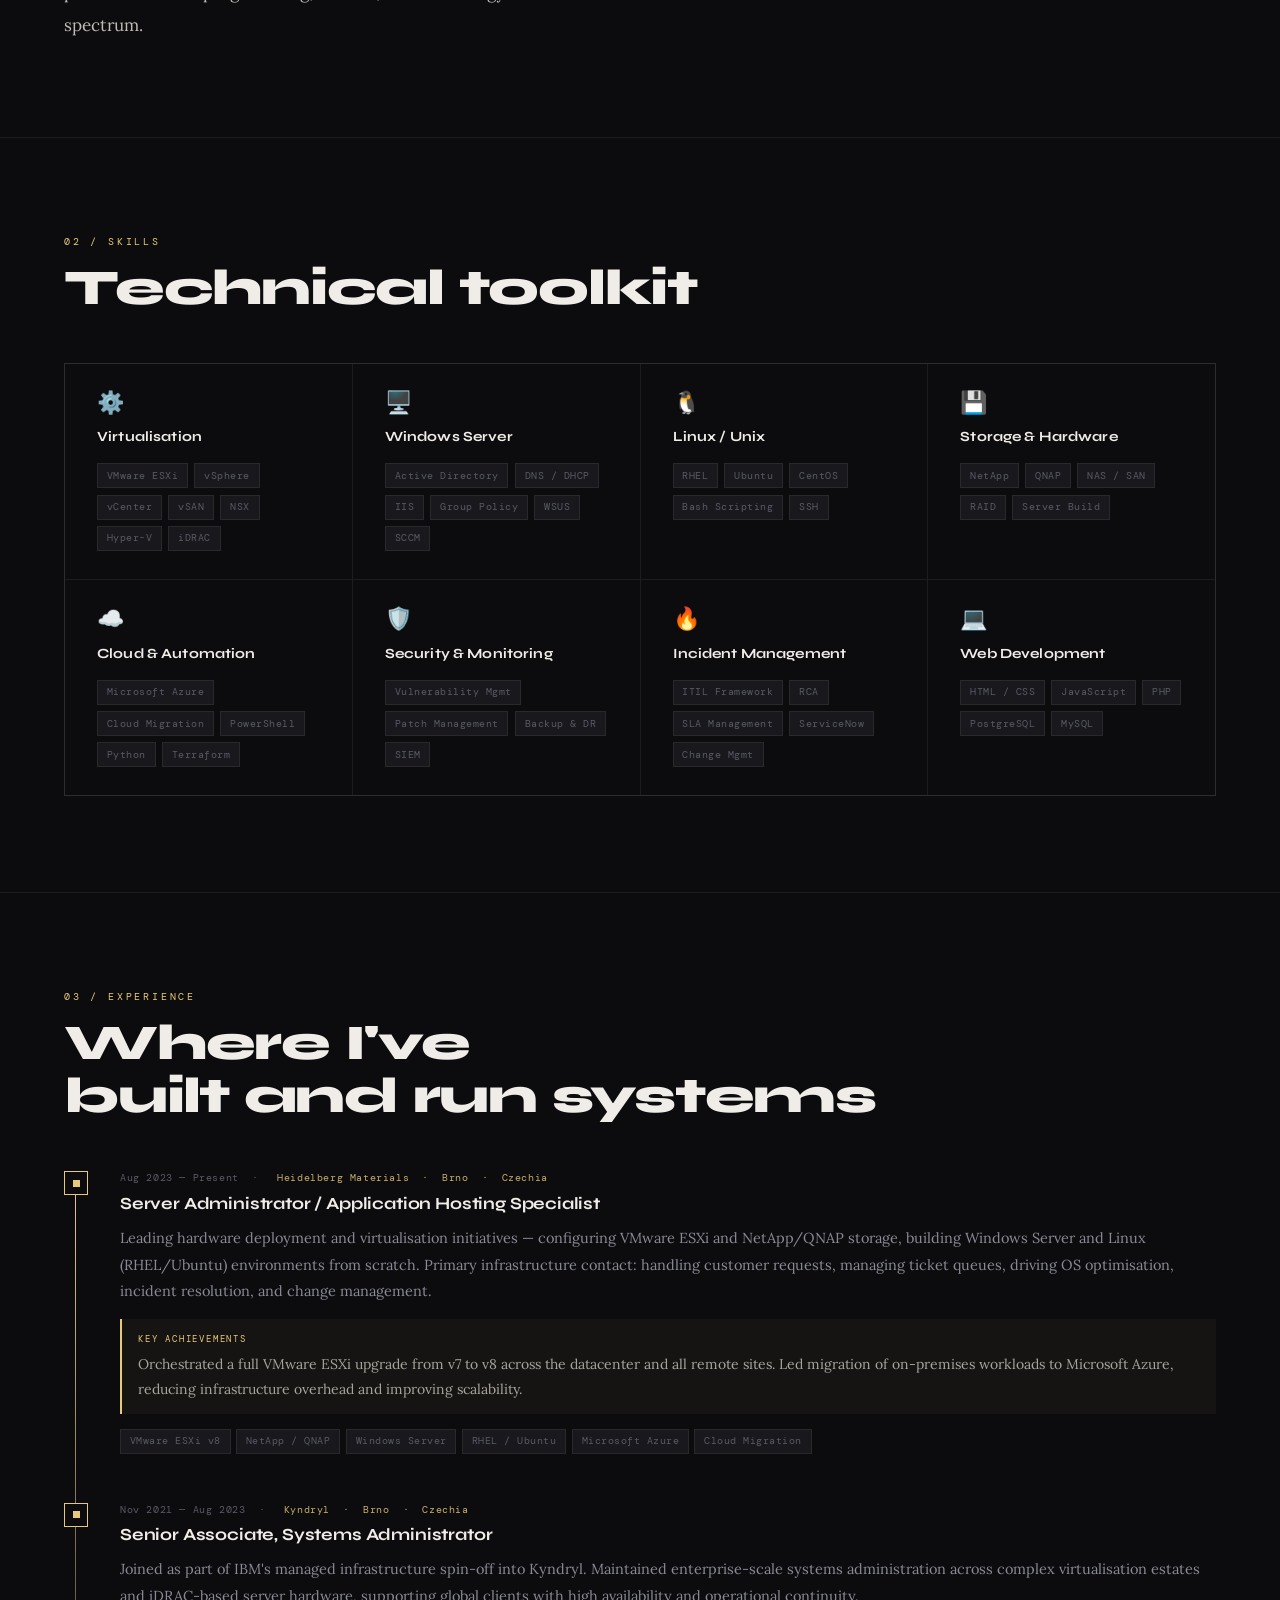
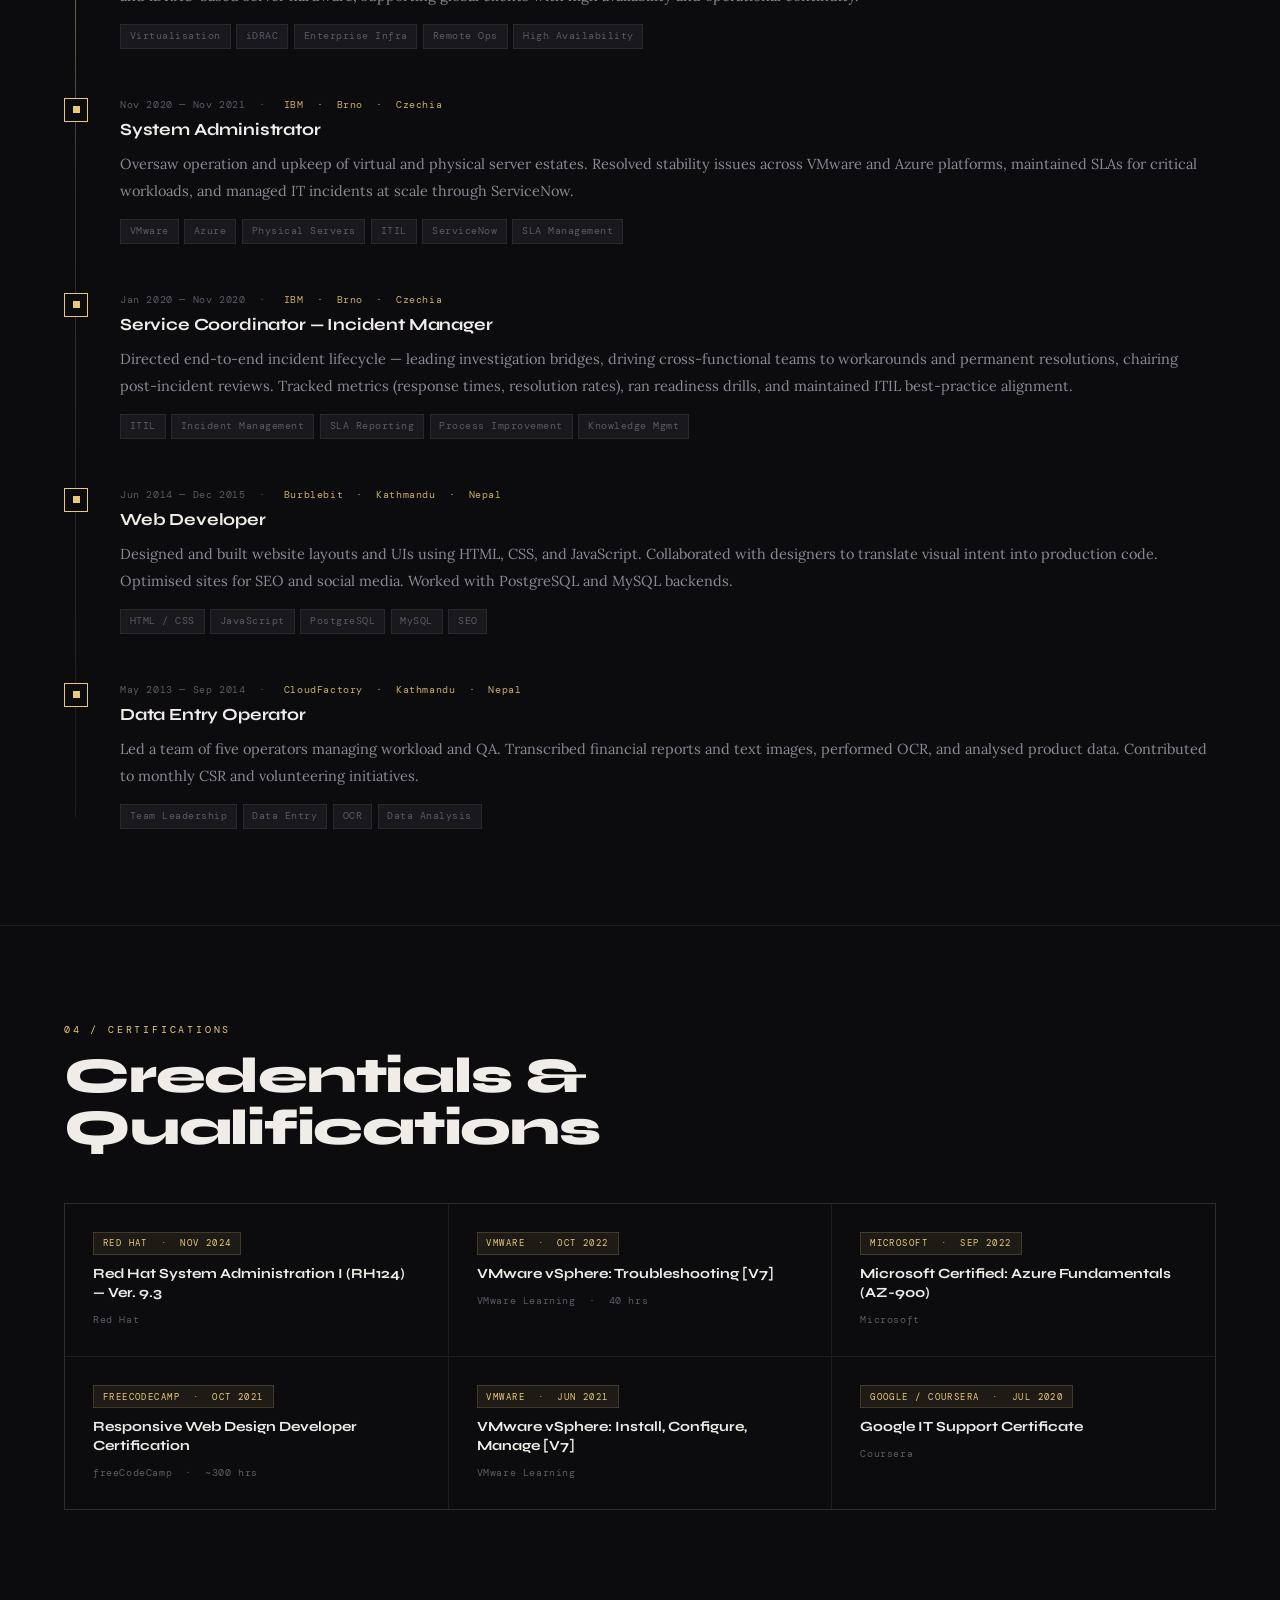
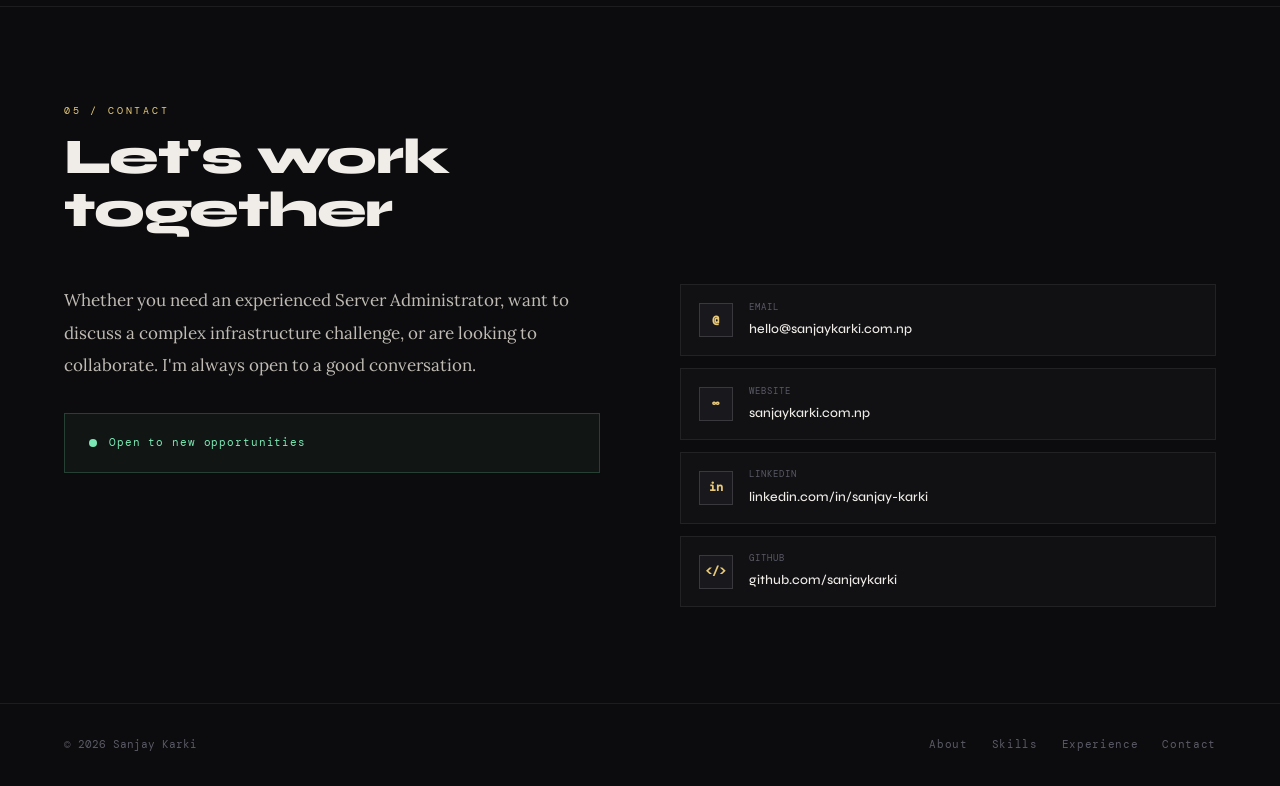
==== commit 360bf985: "minor changes" ====
--- a/index.html
+++ b/index.html
@@ -3,7 +3,7 @@
 <head>
 <meta charset="UTF-8">
 <meta name="viewport" content="width=device-width, initial-scale=1.0">
-<title>Sanjay Karki</title>
+<title>Sanjay Karki - Infrastructure Specialist</title>
 <meta name="description" content="Sanjay Karki - Server Administrator at Heidelberg Materials Digital Hub, Brno. VMware, Linux, Azure, 11+ years IT.">
 <meta property="og:title" content="Sanjay Karki - Server Administrator">
 <meta property="og:description" content="Infrastructure specialist. VMware, Linux, Azure, ITIL, 11+ years in IT.">
@@ -50,7 +50,7 @@
   <div style="position:relative;z-index:1">
     <div class="heyebrow">Server Administrator</div>
     <h1 class="hname">Sanjay<br><em>Karki</em></h1>
-    <p class="htagline">Infrastructure specialist at Heidelberg Materials Digital Hub Brno &#8212; building and operating VMware, Linux &amp; Azure at enterprise scale from Brno, Czechia.</p>
+    <p class="htagline">Infrastructure specialist at Heidelberg Materials - building, operating, and supporting VMware, Windows, Linux, &amp; Azure environments at enterprise scale from Brno, Czechia.</p>
     <div class="hactions">
       <a href="#experience" class="btn1">&#8594;&nbsp; View Experience</a>
       <a href="#contact" class="btn2">&#8594;&nbsp; Contact Me</a>
@@ -59,7 +59,7 @@
       <span class="hpill">VMware</span>
       <span class="hpill">Linux</span>
       <span class="hpill">Windows Servers</span>
-      <span class="hpill">Microsoft Azure</span>
+      <span class="hpill">Azure</span>
       <span class="hpill">ITIL</span>
     </div>
   </div>
@@ -84,8 +84,8 @@
   <div class="agrid">
     <div class="fu">
       <div class="abody">
-        <p>I'm Sanjay Karki, a Server Administrator and Application Hosting Specialist at Heidelberg Materials Digital Hub in Brno, Czechia. With a career spanning IBM, Kyndryl, and beyond, I've built deep expertise in VMware ESXi, Windows Server, and Linux infrastructure &#8212; from bare-metal deployments to full cloud migrations on Microsoft Azure.</p>
-        <p>Earlier at IBM, I served as Service Coordinator and Incident Manager &#8212; leading cross-functional teams through critical incidents, championing process improvement, and building the response-readiness culture that keeps enterprise systems recoverable and resilient.</p>
+        <p>I'm Sanjay Karki, a Server Administrator at Heidelberg Materials Digital Hub in Brno, Czechia. With a career spanning IBM, Kyndryl, and beyond, I've built deep expertise in VMware ESXi, Windows Server, and Linux infrastructure, from bare-metal deployments to full cloud migrations on Microsoft Azure.</p>
+        <p>Earlier at IBM, I served as an Incident Manager, leading cross-functional teams through critical incidents, championing process improvement, and building the response-readiness culture that keeps enterprise systems recoverable and resilient.</p>
         <p>I started out as a Web Developer in Kathmandu, which gives me a full-stack perspective on every infrastructure challenge. I remain genuinely passionate about programming, science, and technology in their broadest spectrum.</p>
       </div>
     </div>
@@ -112,7 +112,7 @@
     <div class="sblk"><span class="sico">&#128421;&#65039;</span><div class="snm">Windows Server</div><div class="stags"><span class="tag">Active Directory</span><span class="tag">DNS / DHCP</span><span class="tag">IIS</span><span class="tag">Group Policy</span><span class="tag">WSUS</span><span class="tag">SCCM</span></div></div>
     <div class="sblk"><span class="sico">&#128039;</span><div class="snm">Linux / Unix</div><div class="stags"><span class="tag">RHEL</span><span class="tag">Ubuntu</span><span class="tag">CentOS</span><span class="tag">Bash Scripting</span><span class="tag">SSH</span></div></div>
     <div class="sblk"><span class="sico">&#128190;</span><div class="snm">Storage &amp; Hardware</div><div class="stags"><span class="tag">NetApp</span><span class="tag">QNAP</span><span class="tag">NAS / SAN</span><span class="tag">RAID</span><span class="tag">Server Build</span></div></div>
-    <div class="sblk"><span class="sico">&#9729;&#65039;</span><div class="snm">Cloud &amp; Automation</div><div class="stags"><span class="tag">Microsoft Azure</span><span class="tag">Cloud Migration</span><span class="tag">PowerShell</span><span class="tag">Ansible</span><span class="tag">Terraform</span></div></div>
+    <div class="sblk"><span class="sico">&#9729;&#65039;</span><div class="snm">Cloud &amp; Automation</div><div class="stags"><span class="tag">Microsoft Azure</span><span class="tag">Cloud Migration</span><span class="tag">PowerShell</span><span class="tag">Python</span><span class="tag">Terraform</span></div></div>
     <div class="sblk"><span class="sico">&#128737;&#65039;</span><div class="snm">Security &amp; Monitoring</div><div class="stags"><span class="tag">Vulnerability Mgmt</span><span class="tag">Patch Management</span><span class="tag">Backup &amp; DR</span><span class="tag">SIEM</span></div></div>
     <div class="sblk"><span class="sico">&#128293;</span><div class="snm">Incident Management</div><div class="stags"><span class="tag">ITIL Framework</span><span class="tag">RCA</span><span class="tag">SLA Management</span><span class="tag">ServiceNow</span><span class="tag">Change Mgmt</span></div></div>
     <div class="sblk"><span class="sico">&#128187;</span><div class="snm">Web Development</div><div class="stags"><span class="tag">HTML / CSS</span><span class="tag">JavaScript</span><span class="tag">PHP</span><span class="tag">PostgreSQL</span><span class="tag">MySQL</span></div></div>
@@ -129,7 +129,7 @@
     <div class="titem">
       <div class="tdot"><div class="tdoti"></div></div>
       <div>
-        <div class="tmeta"><span class="tdate">Aug 2023 &#8212; Present &nbsp;&#183;&nbsp;</span><span class="tco">Heidelberg Materials &nbsp;&#183;&nbsp; Brno </span></div>
+        <div class="tmeta"><span class="tdate">Aug 2023 &#8212; Present &nbsp;&#183;&nbsp;</span><span class="tco">Heidelberg Materials &nbsp;&#183;&nbsp; Brno &nbsp;&#183;&nbsp; Czechia </span></div>
         <div class="trole">Server Administrator / Application Hosting Specialist</div>
         <div class="tdesc">Leading hardware deployment and virtualisation initiatives &#8212; configuring VMware ESXi and NetApp/QNAP storage, building Windows Server and Linux (RHEL/Ubuntu) environments from scratch. Primary infrastructure contact: handling customer requests, managing ticket queues, driving OS optimisation, incident resolution, and change management.</div>
         <div class="tach"><div class="tachl">Key Achievements</div><p>Orchestrated a full VMware ESXi upgrade from v7 to v8 across the datacenter and all remote sites. Led migration of on-premises workloads to Microsoft Azure, reducing infrastructure overhead and improving scalability.</p></div>
@@ -139,7 +139,7 @@
     <div class="titem">
       <div class="tdot"><div class="tdoti"></div></div>
       <div>
-        <div class="tmeta"><span class="tdate">Nov 2021 &#8212; Aug 2023 &nbsp;&#183;&nbsp;</span><span class="tco">Kyndryl &nbsp;&#183;&nbsp; Brno </span></div>
+        <div class="tmeta"><span class="tdate">Nov 2021 &#8212; Aug 2023 &nbsp;&#183;&nbsp;</span><span class="tco">Kyndryl &nbsp;&#183;&nbsp; Brno &nbsp;&#183;&nbsp; Czechia </span></div>
         <div class="trole">Senior Associate, Systems Administrator</div>
         <div class="tdesc">Joined as part of IBM's managed infrastructure spin-off into Kyndryl. Maintained enterprise-scale systems administration across complex virtualisation estates and iDRAC-based server hardware, supporting global clients with high availability and operational continuity.</div>
         <div class="tskills"><span class="tag">Virtualisation</span><span class="tag">iDRAC</span><span class="tag">Enterprise Infra</span><span class="tag">Remote Ops</span><span class="tag">High Availability</span></div>
@@ -148,7 +148,7 @@
     <div class="titem">
       <div class="tdot"><div class="tdoti"></div></div>
       <div>
-        <div class="tmeta"><span class="tdate">Nov 2020 &#8212; Nov 2021 &nbsp;&#183;&nbsp;</span><span class="tco">IBM &nbsp;&#183;&nbsp; Brno </span></div>
+        <div class="tmeta"><span class="tdate">Nov 2020 &#8212; Nov 2021 &nbsp;&#183;&nbsp;</span><span class="tco">IBM &nbsp;&#183;&nbsp; Brno &nbsp;&#183;&nbsp; Czechia </span></div>
         <div class="trole">System Administrator</div>
         <div class="tdesc">Oversaw operation and upkeep of virtual and physical server estates. Resolved stability issues across VMware and Azure platforms, maintained SLAs for critical workloads, and managed IT incidents at scale through ServiceNow.</div>
         <div class="tskills"><span class="tag">VMware</span><span class="tag">Azure</span><span class="tag">Physical Servers</span><span class="tag">ITIL</span><span class="tag">ServiceNow</span><span class="tag">SLA Management</span></div>
@@ -157,7 +157,7 @@
     <div class="titem">
       <div class="tdot"><div class="tdoti"></div></div>
       <div>
-        <div class="tmeta"><span class="tdate">Jan 2020 &#8212; Nov 2020 &nbsp;&#183;&nbsp;</span><span class="tco">IBM &nbsp;&#183;&nbsp; Brno </span></div>
+        <div class="tmeta"><span class="tdate">Jan 2020 &#8212; Nov 2020 &nbsp;&#183;&nbsp;</span><span class="tco">IBM &nbsp;&#183;&nbsp; Brno &nbsp;&#183;&nbsp; Czechia </span></div>
         <div class="trole">Service Coordinator &#8212; Incident Manager</div>
         <div class="tdesc">Directed end-to-end incident lifecycle &#8212; leading investigation bridges, driving cross-functional teams to workarounds and permanent resolutions, chairing post-incident reviews. Tracked metrics (response times, resolution rates), ran readiness drills, and maintained ITIL best-practice alignment.</div>
         <div class="tskills"><span class="tag">ITIL</span><span class="tag">Incident Management</span><span class="tag">SLA Reporting</span><span class="tag">Process Improvement</span><span class="tag">Knowledge Mgmt</span></div>
@@ -166,7 +166,7 @@
     <div class="titem">
       <div class="tdot"><div class="tdoti"></div></div>
       <div>
-        <div class="tmeta"><span class="tdate">Jun 2014 &#8212; Dec 2015 &nbsp;&#183;&nbsp;</span><span class="tco">Burblebit &nbsp;&#183;&nbsp; Kathmandu </span></div>
+        <div class="tmeta"><span class="tdate">Jun 2014 &#8212; Dec 2015 &nbsp;&#183;&nbsp;</span><span class="tco">Burblebit &nbsp;&#183;&nbsp; Kathmandu &nbsp;&#183;&nbsp; Nepal </span></div>
         <div class="trole">Web Developer</div>
         <div class="tdesc">Designed and built website layouts and UIs using HTML, CSS, and JavaScript. Collaborated with designers to translate visual intent into production code. Optimised sites for SEO and social media. Worked with PostgreSQL and MySQL backends.</div>
         <div class="tskills"><span class="tag">HTML / CSS</span><span class="tag">JavaScript</span><span class="tag">PostgreSQL</span><span class="tag">MySQL</span><span class="tag">SEO</span></div>
@@ -175,7 +175,7 @@
     <div class="titem">
       <div class="tdot"><div class="tdoti"></div></div>
       <div>
-        <div class="tmeta"><span class="tdate">May 2013 &#8212; Sep 2014 &nbsp;&#183;&nbsp;</span><span class="tco">CloudFactory &nbsp;&#183;&nbsp; Nepal </span></div>
+        <div class="tmeta"><span class="tdate">May 2013 &#8212; Sep 2014 &nbsp;&#183;&nbsp;</span><span class="tco">CloudFactory &nbsp;&#183;&nbsp; Kathmandu &nbsp;&#183;&nbsp; Nepal </span></div>
         <div class="trole">Data Entry Operator</div>
         <div class="tdesc">Led a team of five operators managing workload and QA. Transcribed financial reports and text images, performed OCR, and analysed product data. Contributed to monthly CSR and volunteering initiatives.</div>
         <div class="tskills"><span class="tag">Team Leadership</span><span class="tag">Data Entry</span><span class="tag">OCR</span><span class="tag">Data Analysis</span></div>
@@ -188,7 +188,7 @@
 <section id="certifications">
   <div class="fu">
     <div class="slabel">04 / Certifications</div>
-    <h2 class="shead">Credentials &amp;<br>qualifications</h2>
+    <h2 class="shead">Credentials &amp;<br>Qualifications</h2>
   </div>
   <div class="cgrid fu">
     <div class="ccard"><div class="cbadge">Red Hat &nbsp;&#183;&nbsp; Nov 2024</div><div class="cname">Red Hat System Administration I (RH124) &#8212; Ver. 9.3</div><div class="corg">Red Hat</div></div>
@@ -208,7 +208,7 @@
   </div>
   <div class="cinner fu">
     <div>
-      <div class="ctxt">Whether you need an experienced Server Administrator, want to discuss a complex infrastructure challenge, or are looking to collaborate &#8212; I'm always open to a good conversation.</div>
+      <div class="ctxt">Whether you need an experienced Server Administrator, want to discuss a complex infrastructure challenge, or are looking to collaborate. I'm always open to a good conversation.</div>
       <div class="avail"><span class="adot"></span><span class="atxt">Open to new opportunities</span></div>
     </div>
     <div class="clinks" id="clinks"></div>
@@ -216,7 +216,7 @@
 </section>
 
 <footer>
-  <span class="fcopy">&#169; 2026 Sanjay Karki &#8212; Server Administrator, Brno</span>
+  <span class="fcopy">&#169; 2026 Sanjay Karki </span>
   <div class="flinks">
     <a href="#about">About</a>
     <a href="#skills">Skills</a>
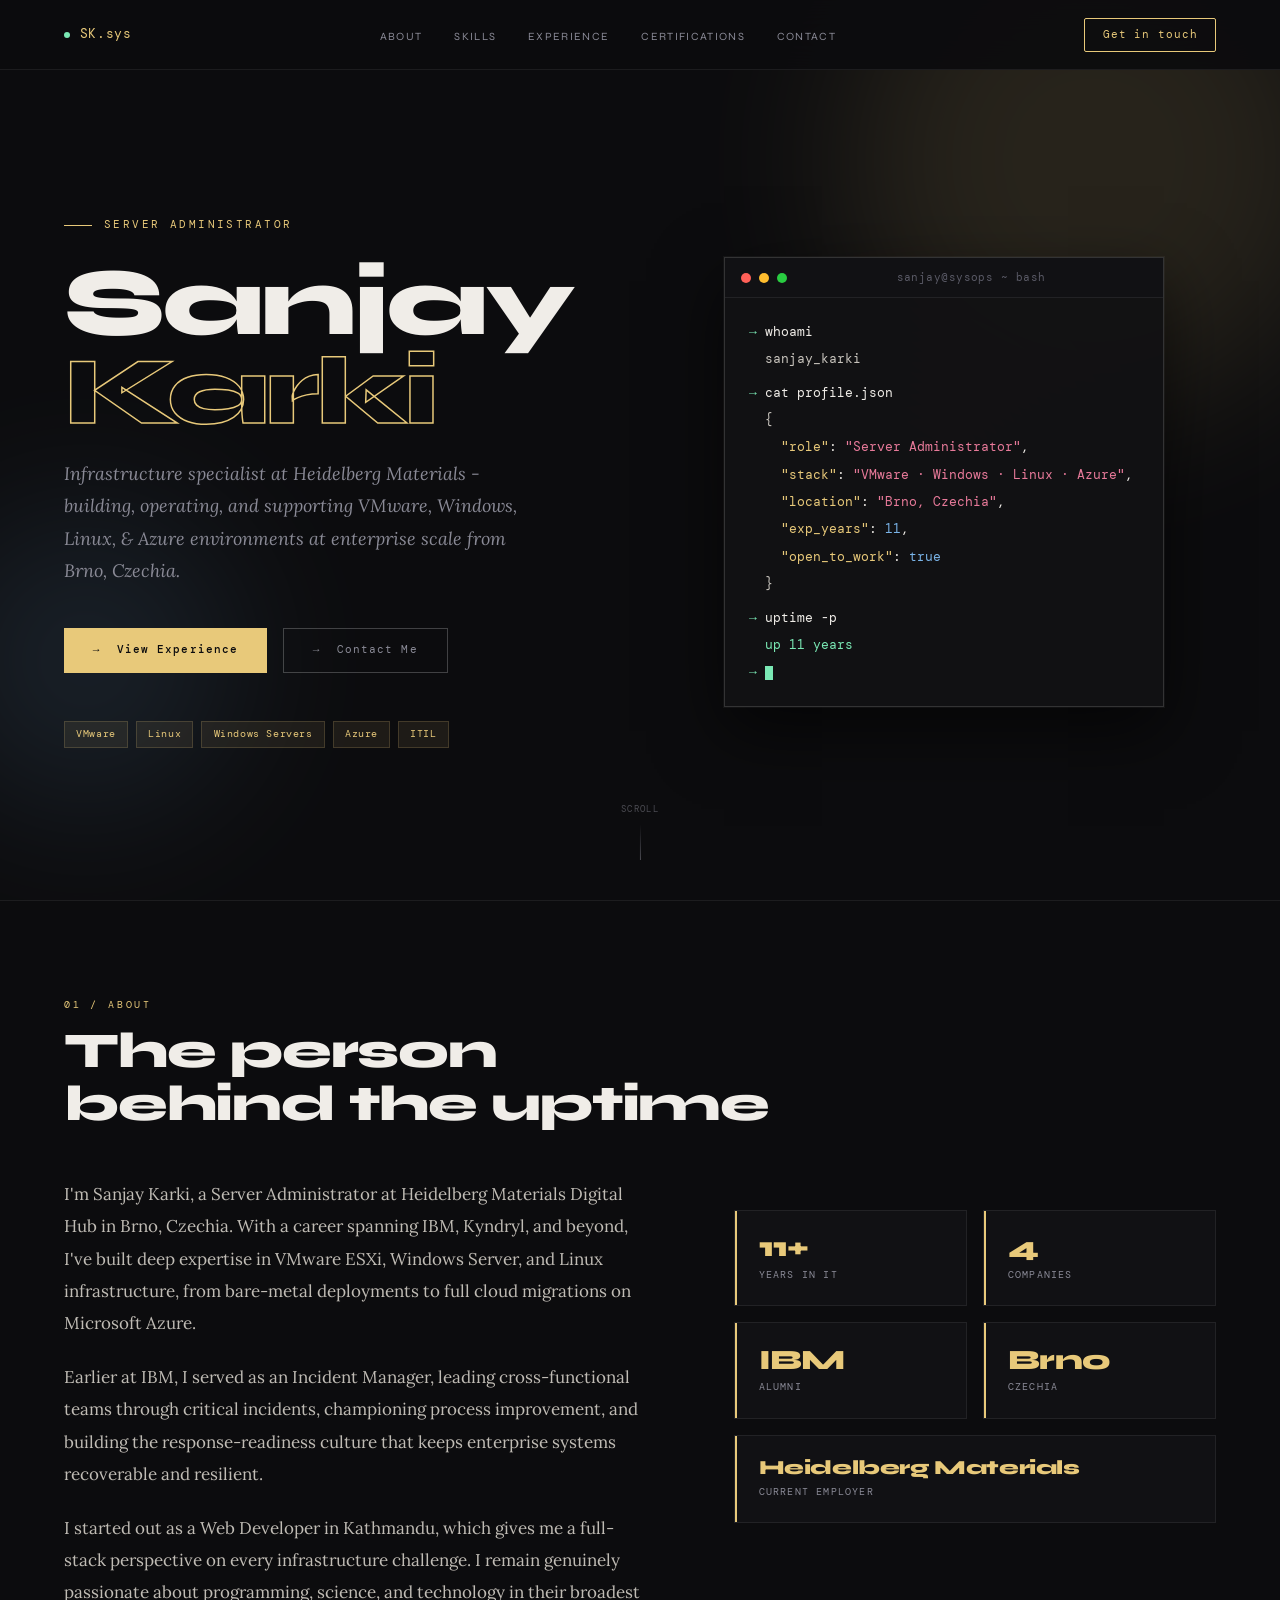
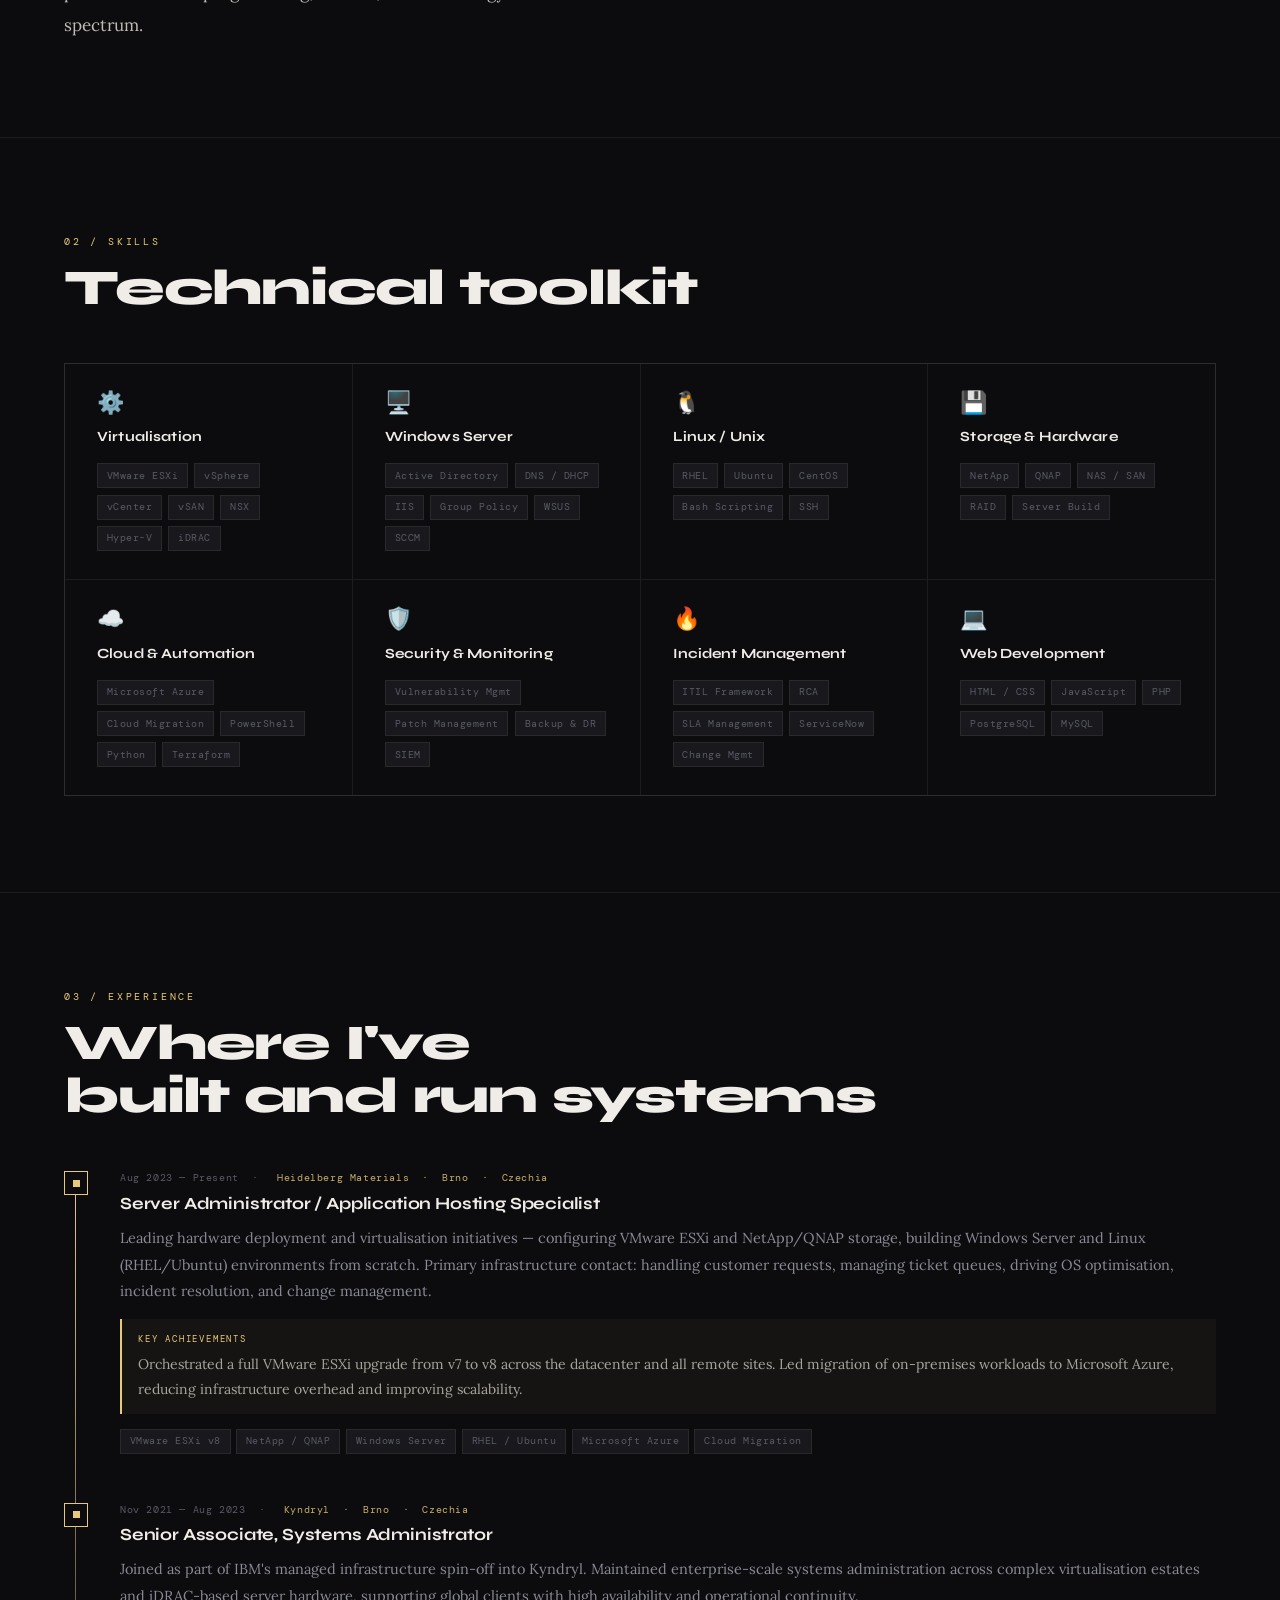
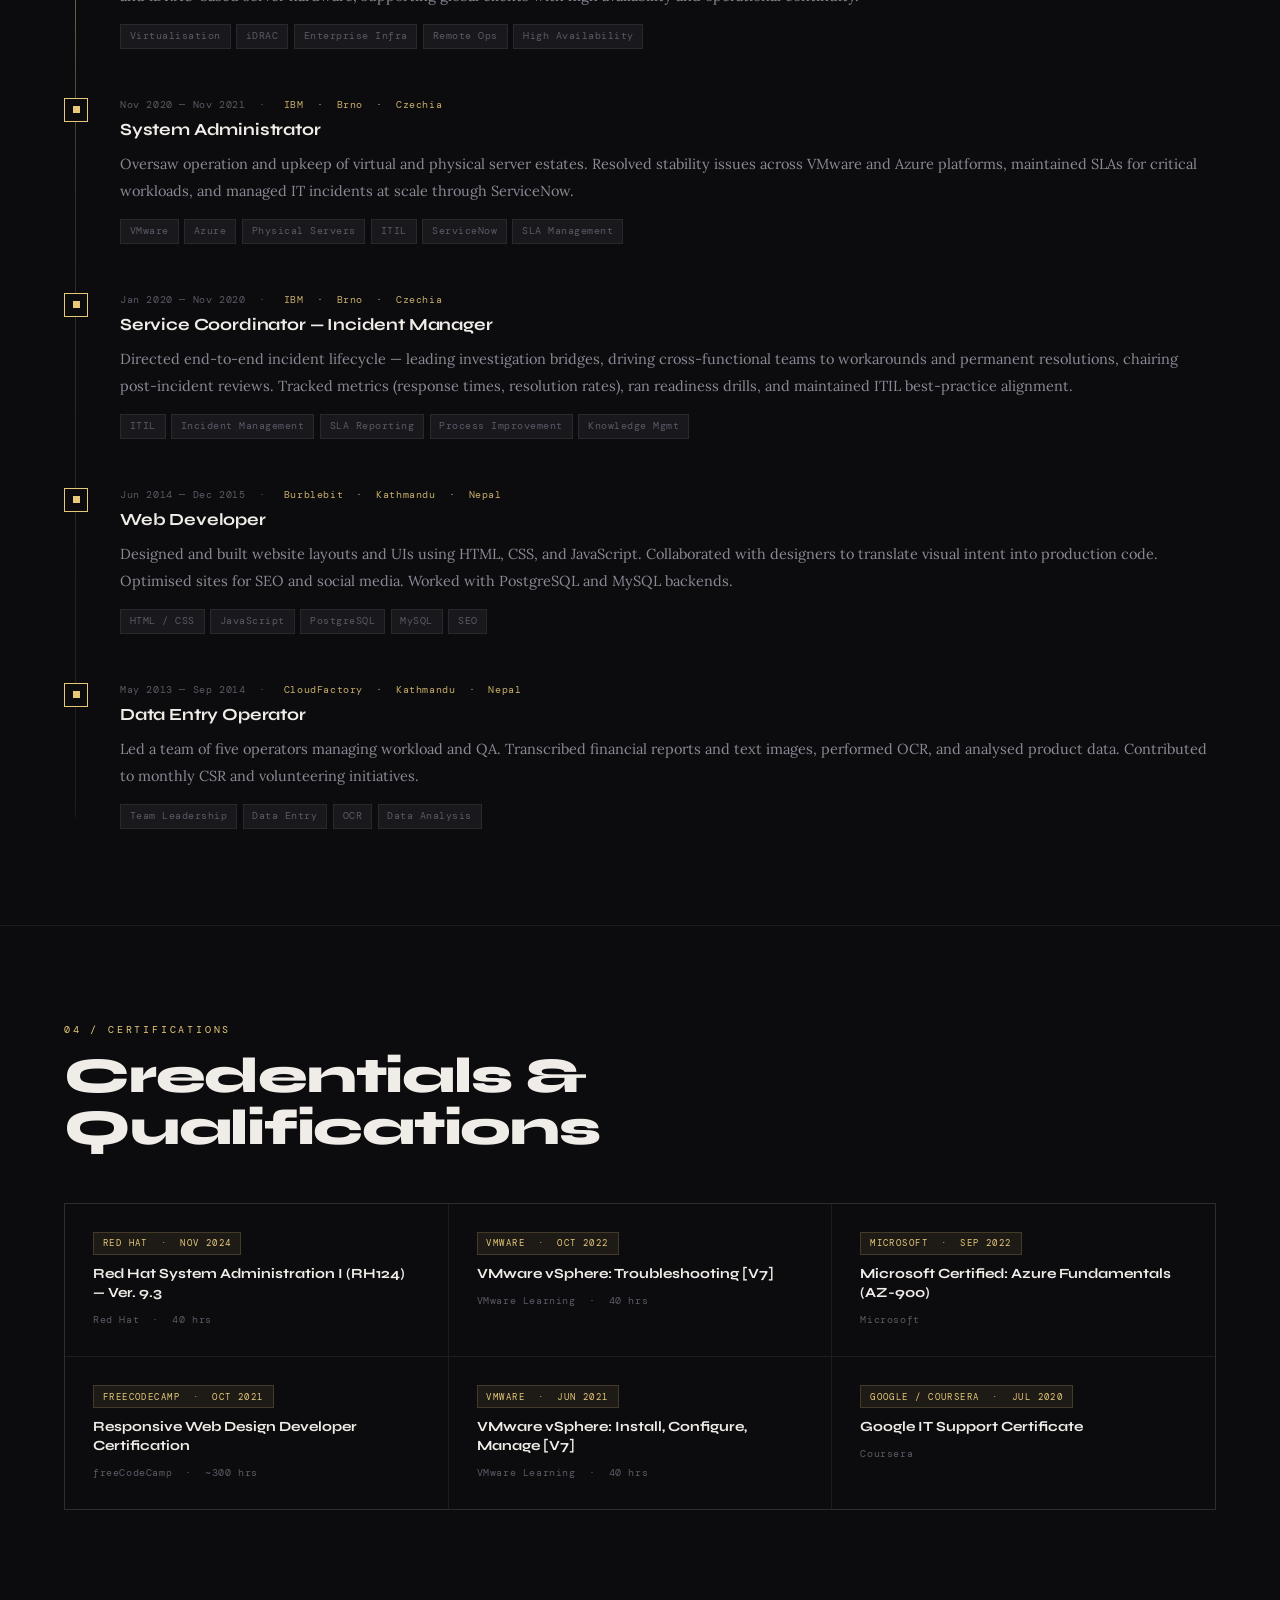
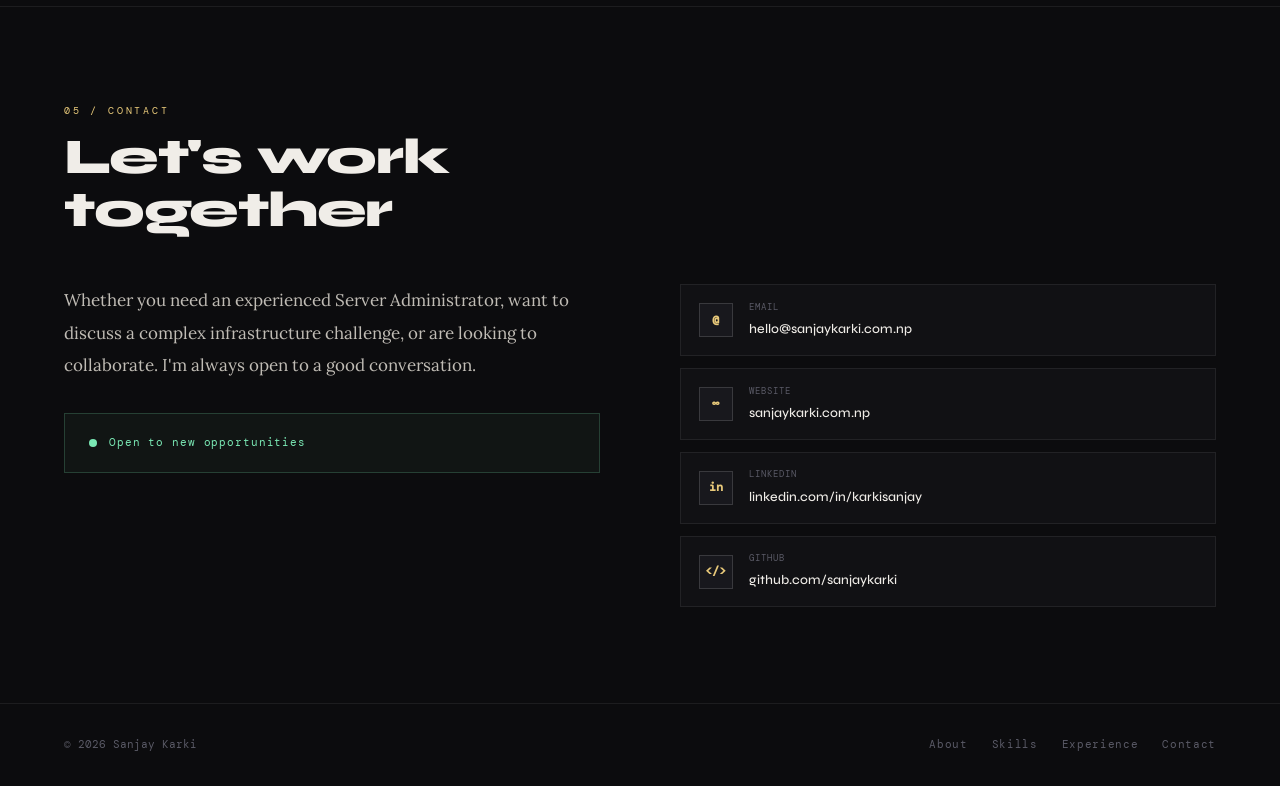
==== commit 77d967d3: "fixed title and hours" ====
--- a/index.html
+++ b/index.html
@@ -3,7 +3,7 @@
 <head>
 <meta charset="UTF-8">
 <meta name="viewport" content="width=device-width, initial-scale=1.0">
-<title>Sanjay Karki - Infrastructure Specialist</title>
+<title>Sanjay Karki - Server Administrator</title>
 <meta name="description" content="Sanjay Karki - Server Administrator at Heidelberg Materials Digital Hub, Brno. VMware, Linux, Azure, 11+ years IT.">
 <meta property="og:title" content="Sanjay Karki - Server Administrator">
 <meta property="og:description" content="Infrastructure specialist. VMware, Linux, Azure, ITIL, 11+ years in IT.">
@@ -191,11 +191,11 @@
     <h2 class="shead">Credentials &amp;<br>Qualifications</h2>
   </div>
   <div class="cgrid fu">
-    <div class="ccard"><div class="cbadge">Red Hat &nbsp;&#183;&nbsp; Nov 2024</div><div class="cname">Red Hat System Administration I (RH124) &#8212; Ver. 9.3</div><div class="corg">Red Hat</div></div>
+    <div class="ccard"><div class="cbadge">Red Hat &nbsp;&#183;&nbsp; Nov 2024</div><div class="cname">Red Hat System Administration I (RH124) &#8212; Ver. 9.3</div><div class="corg">Red Hat &nbsp;&#183;&nbsp; 40 hrs</div></div>
     <div class="ccard"><div class="cbadge">VMware &nbsp;&#183;&nbsp; Oct 2022</div><div class="cname">VMware vSphere: Troubleshooting [V7]</div><div class="corg">VMware Learning &nbsp;&#183;&nbsp; 40 hrs</div></div>
     <div class="ccard"><div class="cbadge">Microsoft &nbsp;&#183;&nbsp; Sep 2022</div><div class="cname">Microsoft Certified: Azure Fundamentals (AZ-900)</div><div class="corg">Microsoft</div></div>
     <div class="ccard"><div class="cbadge">freeCodeCamp &nbsp;&#183;&nbsp; Oct 2021</div><div class="cname">Responsive Web Design Developer Certification</div><div class="corg">freeCodeCamp &nbsp;&#183;&nbsp; ~300 hrs</div></div>
-    <div class="ccard"><div class="cbadge">VMware &nbsp;&#183;&nbsp; Jun 2021</div><div class="cname">VMware vSphere: Install, Configure, Manage [V7]</div><div class="corg">VMware Learning</div></div>
+    <div class="ccard"><div class="cbadge">VMware &nbsp;&#183;&nbsp; Jun 2021</div><div class="cname">VMware vSphere: Install, Configure, Manage [V7]</div><div class="corg">VMware Learning &nbsp;&#183;&nbsp; 40 hrs</div></div>
     <div class="ccard"><div class="cbadge">Google / Coursera &nbsp;&#183;&nbsp; Jul 2020</div><div class="cname">Google IT Support Certificate</div><div class="corg">Coursera</div></div>
   </div>
 </section>
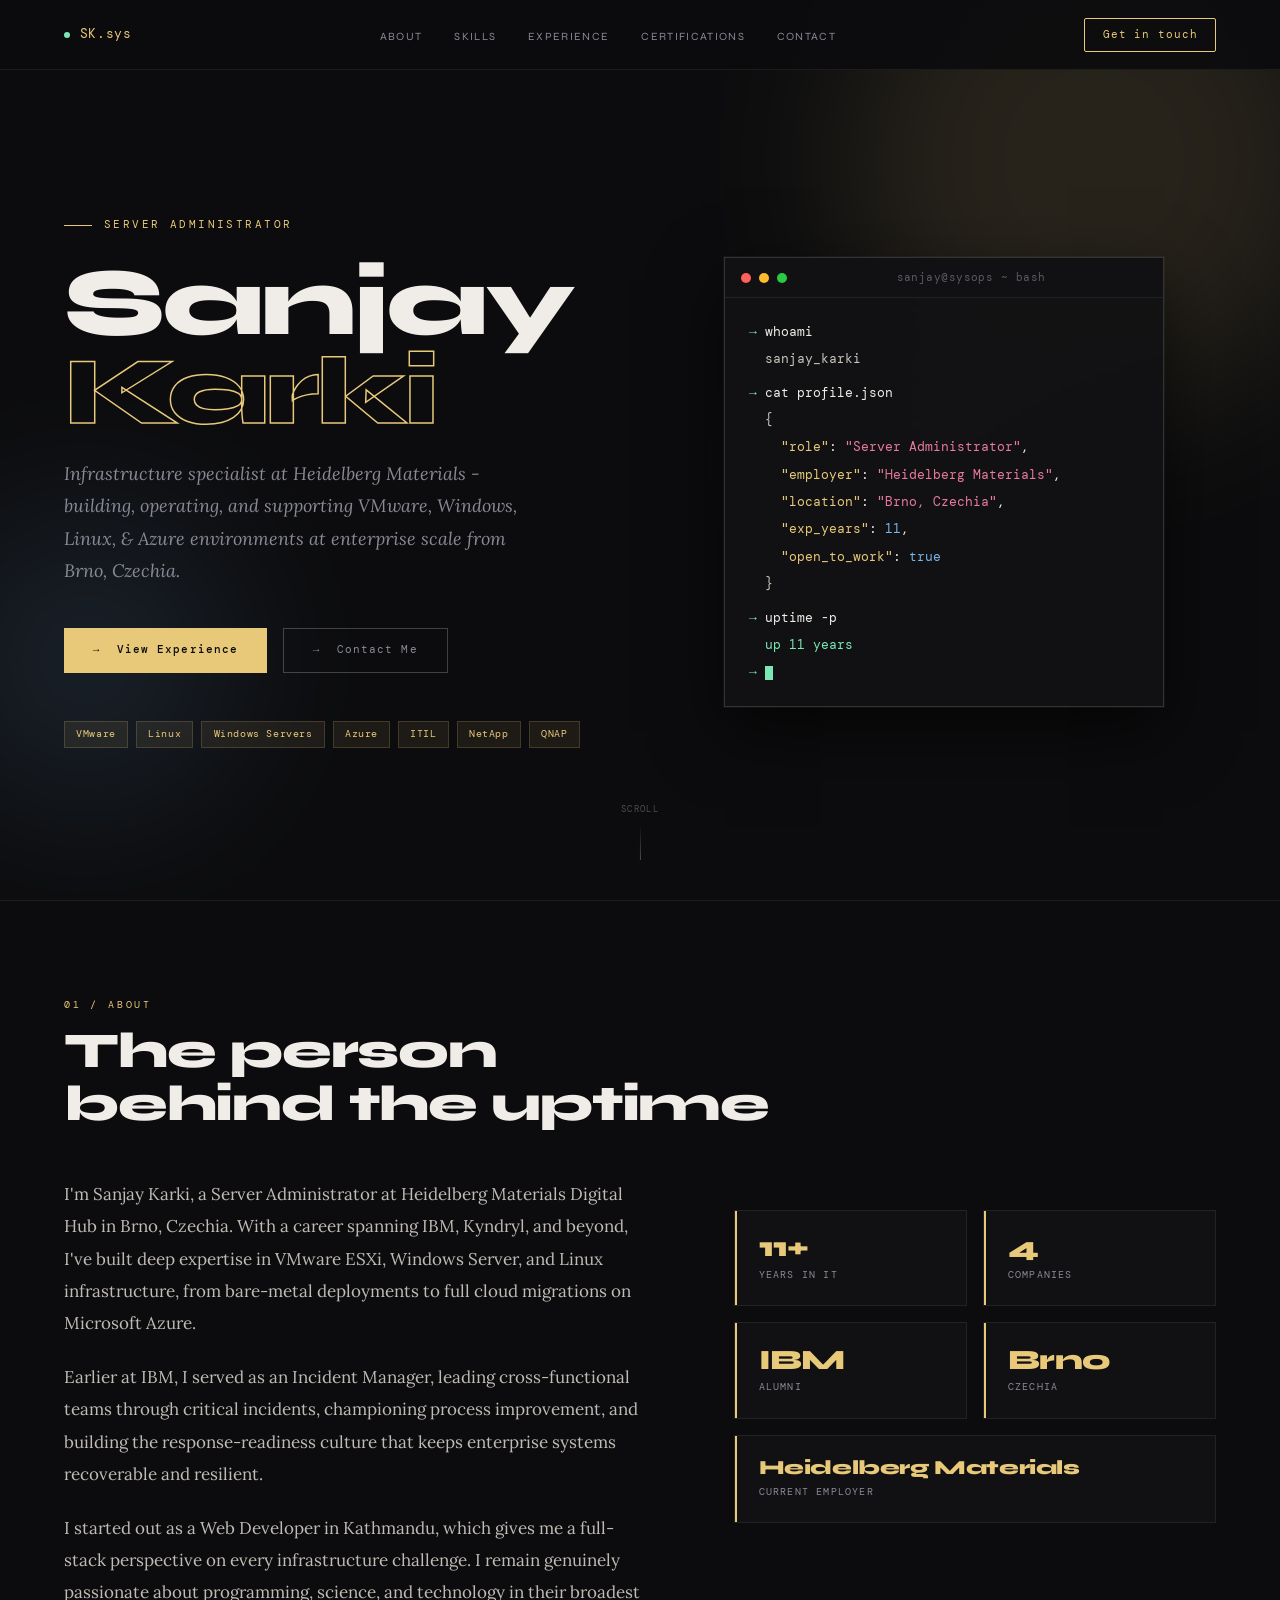
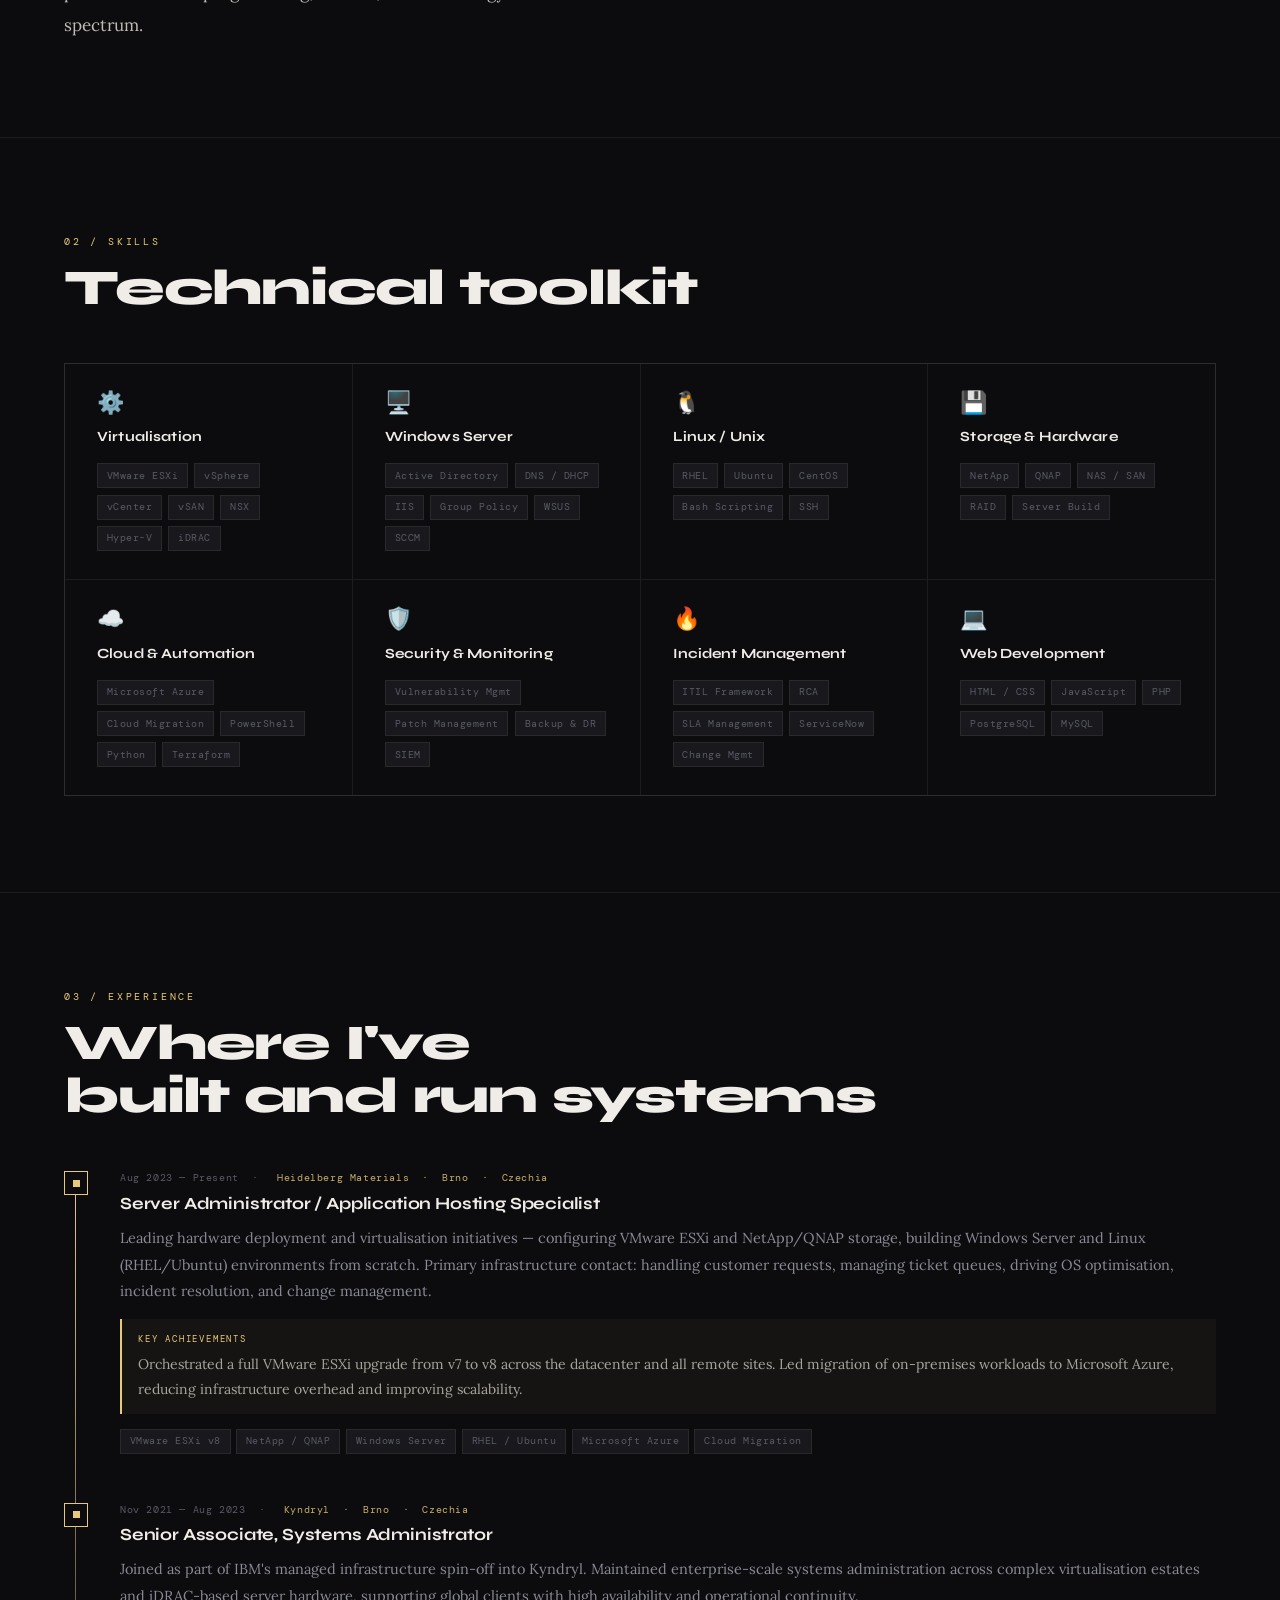
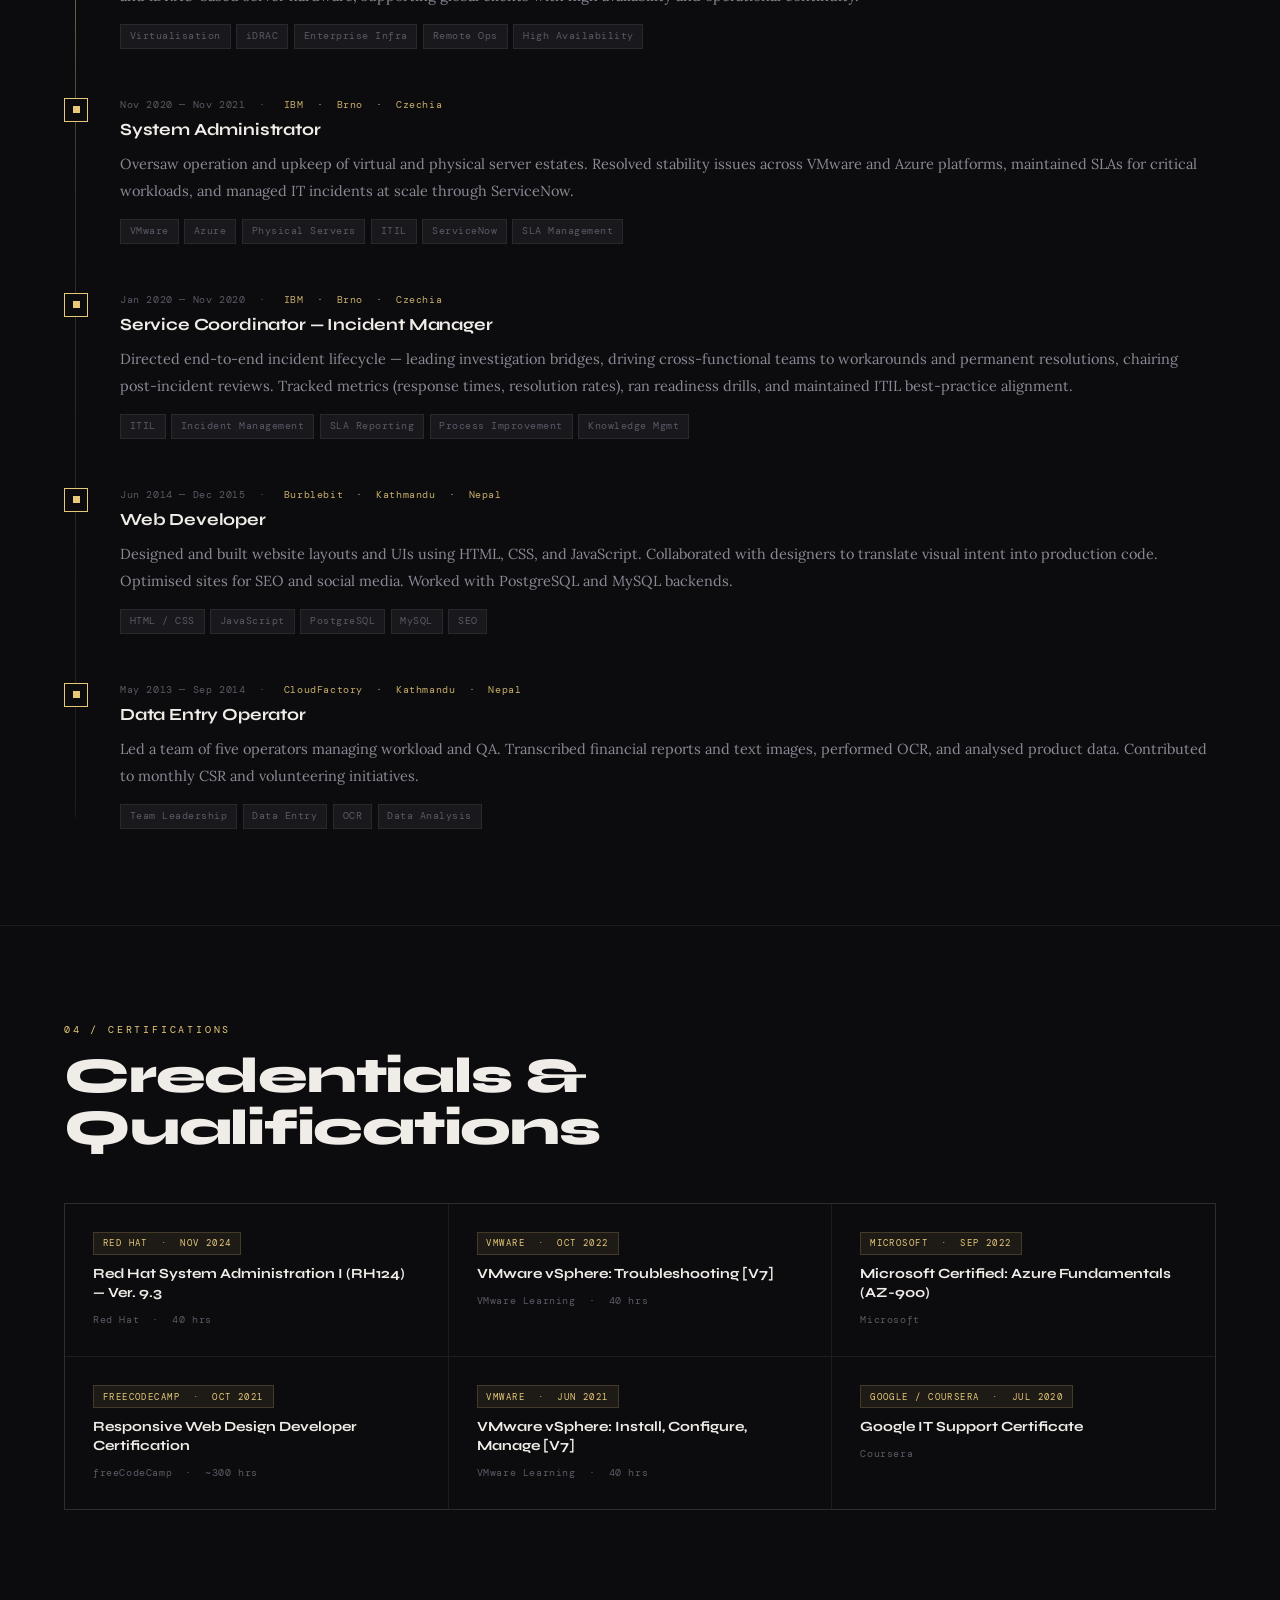
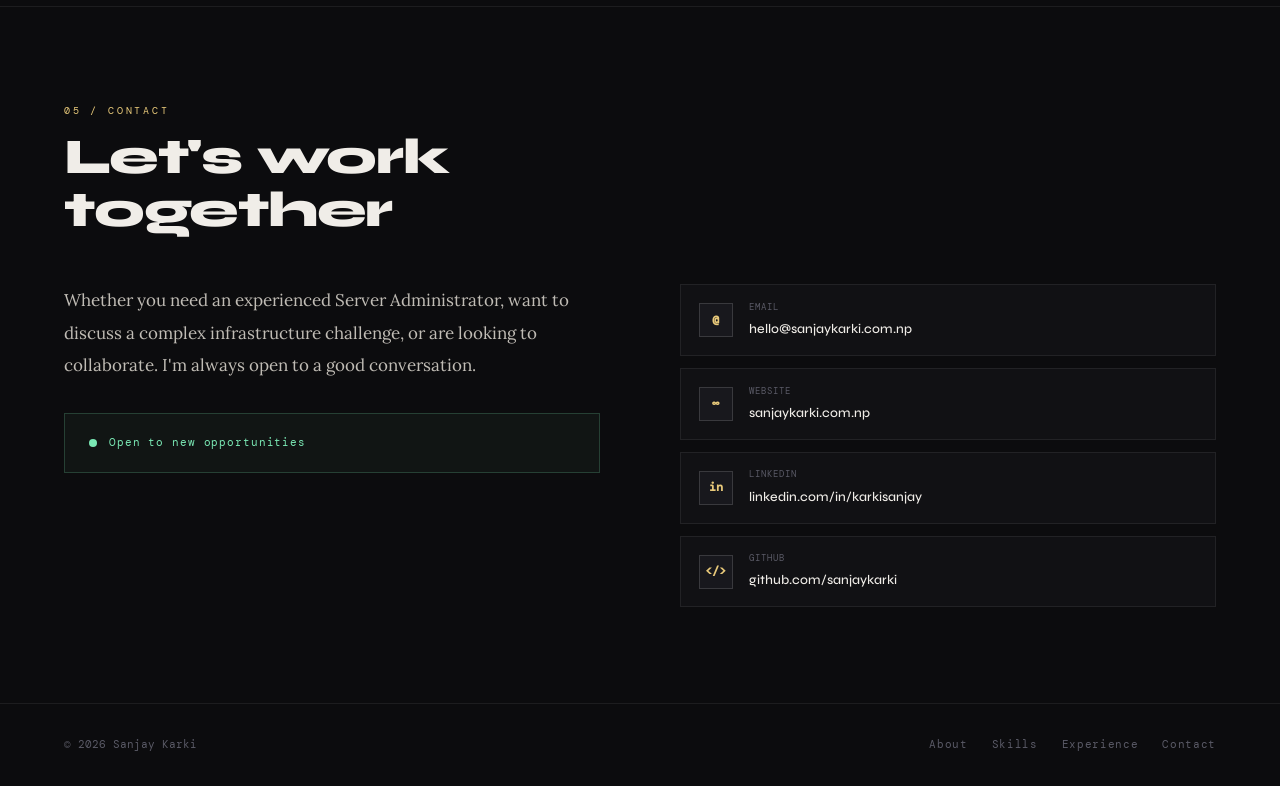
==== commit 5367d8a2: "tech stack" ====
--- a/index.html
+++ b/index.html
@@ -61,6 +61,8 @@
       <span class="hpill">Windows Servers</span>
       <span class="hpill">Azure</span>
       <span class="hpill">ITIL</span>
+      <span class="hpill">NetApp</span>
+      <span class="hpill">QNAP</span>
     </div>
   </div>
   <div class="hvisual">
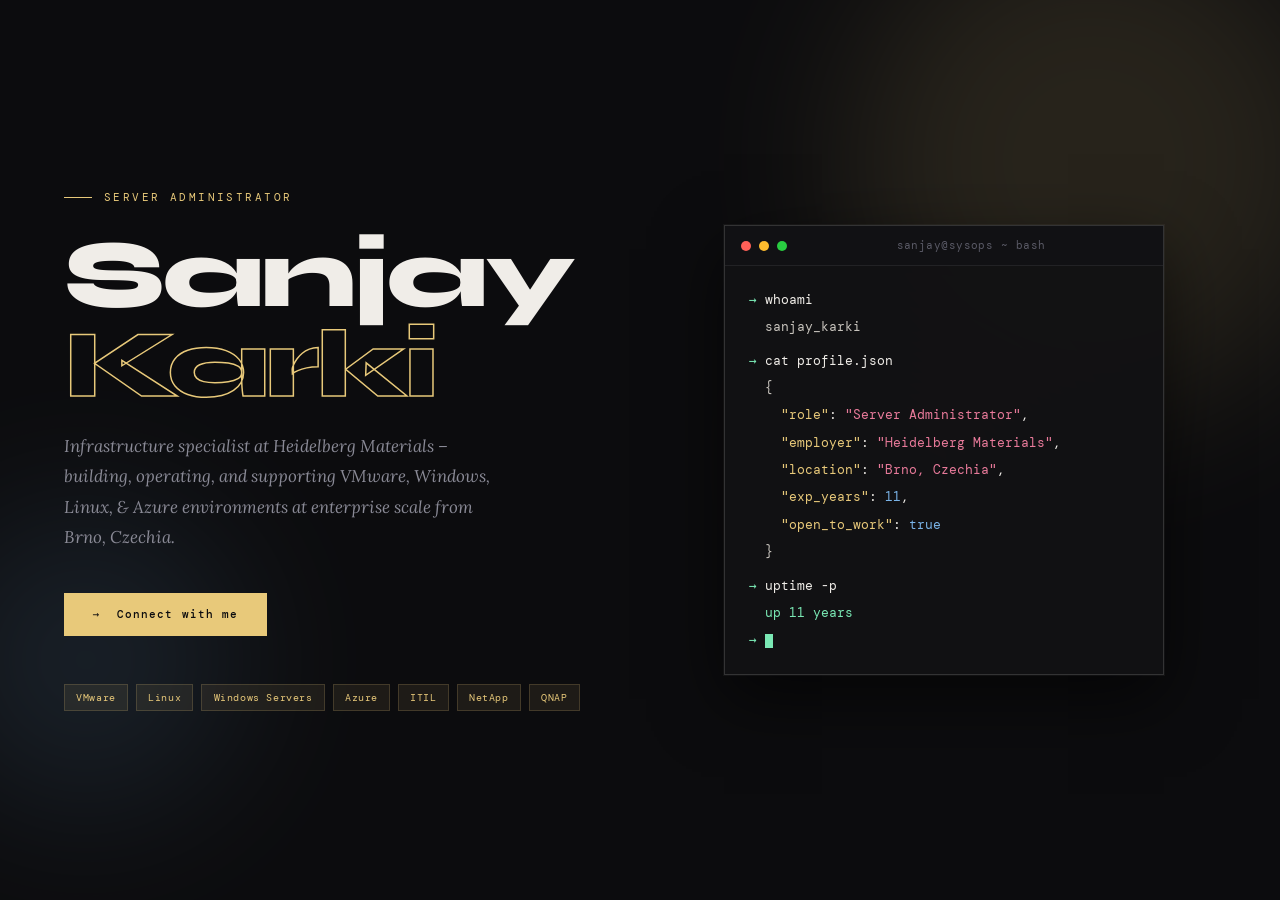
==== commit bf7d03d9: "Only landing page" ====
--- a/index.html
+++ b/index.html
@@ -3,57 +3,65 @@
 <head>
 <meta charset="UTF-8">
 <meta name="viewport" content="width=device-width, initial-scale=1.0">
-<title>Sanjay Karki - Server Administrator</title>
-<meta name="description" content="Sanjay Karki - Server Administrator at Heidelberg Materials Digital Hub, Brno. VMware, Linux, Azure, 11+ years IT.">
-<meta property="og:title" content="Sanjay Karki - Server Administrator">
-<meta property="og:description" content="Infrastructure specialist. VMware, Linux, Azure, ITIL, 11+ years in IT.">
-<meta property="og:type" content="website">
-<link rel="icon" href="data:image/svg+xml,<svg xmlns='http://www.w3.org/2000/svg' viewBox='0 0 32 32'><rect width='32' height='32' fill='%230c0c0e'/><text x='50%25' y='54%25' dominant-baseline='middle' text-anchor='middle' font-family='monospace' font-size='18' font-weight='bold' fill='%23e8c97a'>SK</text></svg>">
+<title>Sanjay Karki – Server Administrator</title>
 <link rel="preconnect" href="https://fonts.googleapis.com">
 <link rel="preconnect" href="https://fonts.gstatic.com" crossorigin>
-<link href="https://fonts.googleapis.com/css2?family=Syne:wght@400;500;600;700;800&family=DM+Mono:wght@300;400;500&family=Lora:ital,wght@0,400;0,500;1,400&display=swap" rel="stylesheet">
-<link rel="stylesheet" href="style.css">
+<link href="https://fonts.googleapis.com/css2?family=Syne:wght@400;500;600;700;800&family=DM+Mono:wght@300;400;500&family=Lora:ital,wght@0,400;1,400&display=swap" rel="stylesheet">
+<style>
+*,*::before,*::after{box-sizing:border-box;margin:0;padding:0}
+:root{
+  --bg:#0c0c0e;--bg2:#111114;
+  --border:rgba(255,255,255,0.07);--border2:rgba(255,255,255,0.14);--border3:rgba(255,255,255,0.22);
+  --text:#f0ede8;--muted:#8a8a96;--subtle:#5a5a66;
+  --accent:#e8c97a;--accent2:#7ab4e8;--green:#7ae8b4;--pink:#e87a9a;
+}
+html,body{height:100%}
+body{background:var(--bg);color:var(--text);font-family:'Syne',sans-serif;line-height:1.6;overflow:hidden}
+.hero{height:100vh;display:grid;grid-template-columns:1fr 1fr;align-items:center;padding:4rem;position:relative;overflow:hidden;gap:4rem}
+.hero-bg{position:absolute;inset:0;pointer-events:none;overflow:hidden}
+.hero-bg-orb{position:absolute;border-radius:50%;filter:blur(80px);opacity:.12}
+.orb1{width:500px;height:500px;background:var(--accent);top:-10%;right:-5%}
+.orb2{width:300px;height:300px;background:var(--accent2);bottom:10%;left:-5%}
+.orb3{width:200px;height:200px;background:var(--pink);top:40%;right:20%}
+.hero-left{position:relative;z-index:1}
+.eyebrow{font-family:'DM Mono',monospace;font-size:11px;color:var(--accent);letter-spacing:.22em;text-transform:uppercase;margin-bottom:1.5rem;display:flex;align-items:center;gap:.75rem}
+.eyebrow::before{content:'';display:block;width:28px;height:1px;background:var(--accent)}
+.hname{font-size:clamp(54px,7.5vw,100px);font-weight:800;line-height:.93;letter-spacing:-.03em;margin-bottom:1.35rem}
+.hname em{font-style:normal;color:transparent;-webkit-text-stroke:1.5px var(--accent);display:block}
+.htagline{font-family:'Lora',serif;font-size:clamp(15px,1.6vw,17px);color:var(--muted);font-style:italic;line-height:1.8;max-width:440px;margin-bottom:2.5rem}
+.hactions{display:flex;gap:1rem;flex-wrap:wrap;margin-bottom:3rem}
+.btn1{padding:.8rem 1.8rem;background:var(--accent);color:var(--bg);font-family:'DM Mono',monospace;font-size:11px;font-weight:500;letter-spacing:.1em;text-decoration:none;transition:all .22s;display:inline-flex;align-items:center;gap:.5rem}
+.btn1:hover{opacity:.88;transform:translateY(-2px)}
+.btn2{padding:.8rem 1.8rem;border:1px solid var(--border3);color:var(--muted);font-family:'DM Mono',monospace;font-size:11px;letter-spacing:.1em;text-decoration:none;transition:all .22s;display:inline-flex;align-items:center;gap:.5rem}
+.btn2:hover{border-color:var(--text);color:var(--text)}
+.hpills{display:flex;flex-wrap:wrap;gap:.5rem}
+.hpill{font-family:'DM Mono',monospace;font-size:10px;padding:.28rem .7rem;background:rgba(232,201,122,.08);color:var(--accent);border:1px solid rgba(232,201,122,.18);letter-spacing:.06em}
+.hero-right{display:flex;align-items:center;justify-content:center;position:relative;z-index:1}
+.term{background:rgba(17,17,20,.95);border:1px solid var(--border2);width:100%;max-width:440px;font-family:'DM Mono',monospace;font-size:13px;overflow:hidden;box-shadow:0 0 0 1px rgba(255,255,255,.04),0 24px 64px rgba(0,0,0,.6)}
+.tbar{padding:.65rem 1rem;background:var(--bg2);border-bottom:1px solid var(--border);display:flex;align-items:center;gap:.5rem}
+.dot{width:10px;height:10px;border-radius:50%}
+.dr{background:#ff6058}.dy{background:#ffbd2e}.dg{background:#29cc41}
+.ttitle{margin:0 auto;font-size:11px;color:var(--subtle);letter-spacing:.04em}
+.tbody{padding:1.25rem 1.5rem;line-height:2.1}
+.tp{color:var(--green)}.tc{color:var(--text)}.tk{color:var(--accent)}.tv{color:var(--accent2)}.ts{color:var(--pink)}
+.cur{display:inline-block;width:8px;height:14px;background:var(--green);vertical-align:middle;animation:blink 1.1s step-end infinite}
+@keyframes blink{50%{opacity:0}}
+</style>
 </head>
 <body>
-
-<div class="prog" id="prog"></div>
-
-<nav>
-  <a href="#" class="nlogo"><span class="nlogo-dot"></span>SK.sys</a>
-  <ul class="nlinks">
-    <li><a href="#about">About</a></li>
-    <li><a href="#skills">Skills</a></li>
-    <li><a href="#experience">Experience</a></li>
-    <li><a href="#certifications">Certifications</a></li>
-    <li><a href="#contact">Contact</a></li>
-  </ul>
-  <a href="#contact" class="ncta">Get in touch</a>
-  <button class="hbg" id="hbg" aria-label="Open menu"><span></span><span></span><span></span></button>
-</nav>
-
-<div class="mmenu" id="mm" role="dialog" aria-modal="true">
-  <button class="mclose" id="mclose" aria-label="Close menu">&#x2715;</button>
-  <a href="#about" class="mlink">About</a>
-  <a href="#skills" class="mlink">Skills</a>
-  <a href="#experience" class="mlink">Experience</a>
-  <a href="#certifications" class="mlink">Certifications</a>
-  <a href="#contact" class="mlink">Contact</a>
-</div>
-
-<!-- HERO -->
-<section class="hero" style="border-top:none" id="hero">
+<section class="hero">
   <div class="hero-bg">
     <div class="hero-bg-orb orb1"></div>
     <div class="hero-bg-orb orb2"></div>
     <div class="hero-bg-orb orb3"></div>
   </div>
-  <div style="position:relative;z-index:1">
-    <div class="heyebrow">Server Administrator</div>
-    <h1 class="hname">Sanjay<br><em>Karki</em></h1>
-    <p class="htagline">Infrastructure specialist at Heidelberg Materials - building, operating, and supporting VMware, Windows, Linux, &amp; Azure environments at enterprise scale from Brno, Czechia.</p>
+  <div class="hero-left">
+    <div class="eyebrow">Server Administrator</div>
+    <h1 class="hname">Sanjay<em>Karki</em></h1>
+    <p class="htagline">Infrastructure specialist at Heidelberg Materials – building, operating, and supporting VMware, Windows, Linux, &amp; Azure environments at enterprise scale from Brno, Czechia.</p>
     <div class="hactions">
-      <a href="#experience" class="btn1">&#8594;&nbsp; View Experience</a>
-      <a href="#contact" class="btn2">&#8594;&nbsp; Contact Me</a>
+      <a href="https://www.linkedin.com/in/karkisanjay/" class="btn1">&#8594;&nbsp; Connect with me</a>
+      <!-- <a href="#" class="btn2">&#8594;&nbsp; Contact Me</a> -->
     </div>
     <div class="hpills">
       <span class="hpill">VMware</span>
@@ -65,170 +73,53 @@
       <span class="hpill">QNAP</span>
     </div>
   </div>
-  <div class="hvisual">
+  <div class="hero-right">
     <div class="term">
       <div class="tbar">
-        <div class="dot dr"></div><div class="dot dy"></div><div class="dot dg"></div>
+        <div class="dot dr"></div>
+        <div class="dot dy"></div>
+        <div class="dot dg"></div>
         <span class="ttitle">sanjay@sysops ~ bash</span>
       </div>
       <div class="tbody" id="termBody"></div>
     </div>
   </div>
-  <div class="shint"><span>Scroll</span><div class="sarr"></div></div>
 </section>
-
-<!-- ABOUT -->
-<section id="about">
-  <div class="fu">
-    <div class="slabel">01 / About</div>
-    <h2 class="shead">The person<br>behind the uptime</h2>
-  </div>
-  <div class="agrid">
-    <div class="fu">
-      <div class="abody">
-        <p>I'm Sanjay Karki, a Server Administrator at Heidelberg Materials Digital Hub in Brno, Czechia. With a career spanning IBM, Kyndryl, and beyond, I've built deep expertise in VMware ESXi, Windows Server, and Linux infrastructure, from bare-metal deployments to full cloud migrations on Microsoft Azure.</p>
-        <p>Earlier at IBM, I served as an Incident Manager, leading cross-functional teams through critical incidents, championing process improvement, and building the response-readiness culture that keeps enterprise systems recoverable and resilient.</p>
-        <p>I started out as a Web Developer in Kathmandu, which gives me a full-stack perspective on every infrastructure challenge. I remain genuinely passionate about programming, science, and technology in their broadest spectrum.</p>
-      </div>
-    </div>
-    <div class="fu">
-      <div class="astats">
-        <div class="sc"><div class="snum">11+</div><div class="slbl">Years in IT</div></div>
-        <div class="sc"><div class="snum">4</div><div class="slbl">Companies</div></div>
-        <div class="sc"><div class="snum">IBM</div><div class="slbl">Alumni</div></div>
-        <div class="sc"><div class="snum">Brno</div><div class="slbl">Czechia</div></div>
-        <div class="sc" style="grid-column:span 2"><div class="snum" style="font-size:20px">Heidelberg Materials</div><div class="slbl">Current Employer</div></div>
-      </div>
-    </div>
-  </div>
-</section>
-
-<!-- SKILLS -->
-<section id="skills">
-  <div class="fu">
-    <div class="slabel">02 / Skills</div>
-    <h2 class="shead">Technical toolkit</h2>
-  </div>
-  <div class="sgrid fu">
-    <div class="sblk"><span class="sico">&#9881;&#65039;</span><div class="snm">Virtualisation</div><div class="stags"><span class="tag">VMware ESXi</span><span class="tag">vSphere</span><span class="tag">vCenter</span><span class="tag">vSAN</span><span class="tag">NSX</span><span class="tag">Hyper-V</span><span class="tag">iDRAC</span></div></div>
-    <div class="sblk"><span class="sico">&#128421;&#65039;</span><div class="snm">Windows Server</div><div class="stags"><span class="tag">Active Directory</span><span class="tag">DNS / DHCP</span><span class="tag">IIS</span><span class="tag">Group Policy</span><span class="tag">WSUS</span><span class="tag">SCCM</span></div></div>
-    <div class="sblk"><span class="sico">&#128039;</span><div class="snm">Linux / Unix</div><div class="stags"><span class="tag">RHEL</span><span class="tag">Ubuntu</span><span class="tag">CentOS</span><span class="tag">Bash Scripting</span><span class="tag">SSH</span></div></div>
-    <div class="sblk"><span class="sico">&#128190;</span><div class="snm">Storage &amp; Hardware</div><div class="stags"><span class="tag">NetApp</span><span class="tag">QNAP</span><span class="tag">NAS / SAN</span><span class="tag">RAID</span><span class="tag">Server Build</span></div></div>
-    <div class="sblk"><span class="sico">&#9729;&#65039;</span><div class="snm">Cloud &amp; Automation</div><div class="stags"><span class="tag">Microsoft Azure</span><span class="tag">Cloud Migration</span><span class="tag">PowerShell</span><span class="tag">Python</span><span class="tag">Terraform</span></div></div>
-    <div class="sblk"><span class="sico">&#128737;&#65039;</span><div class="snm">Security &amp; Monitoring</div><div class="stags"><span class="tag">Vulnerability Mgmt</span><span class="tag">Patch Management</span><span class="tag">Backup &amp; DR</span><span class="tag">SIEM</span></div></div>
-    <div class="sblk"><span class="sico">&#128293;</span><div class="snm">Incident Management</div><div class="stags"><span class="tag">ITIL Framework</span><span class="tag">RCA</span><span class="tag">SLA Management</span><span class="tag">ServiceNow</span><span class="tag">Change Mgmt</span></div></div>
-    <div class="sblk"><span class="sico">&#128187;</span><div class="snm">Web Development</div><div class="stags"><span class="tag">HTML / CSS</span><span class="tag">JavaScript</span><span class="tag">PHP</span><span class="tag">PostgreSQL</span><span class="tag">MySQL</span></div></div>
-  </div>
-</section>
-
-<!-- EXPERIENCE -->
-<section id="experience">
-  <div class="fu">
-    <div class="slabel">03 / Experience</div>
-    <h2 class="shead">Where I've<br>built and run systems</h2>
-  </div>
-  <div class="tline fu">
-    <div class="titem">
-      <div class="tdot"><div class="tdoti"></div></div>
-      <div>
-        <div class="tmeta"><span class="tdate">Aug 2023 &#8212; Present &nbsp;&#183;&nbsp;</span><span class="tco">Heidelberg Materials &nbsp;&#183;&nbsp; Brno &nbsp;&#183;&nbsp; Czechia </span></div>
-        <div class="trole">Server Administrator / Application Hosting Specialist</div>
-        <div class="tdesc">Leading hardware deployment and virtualisation initiatives &#8212; configuring VMware ESXi and NetApp/QNAP storage, building Windows Server and Linux (RHEL/Ubuntu) environments from scratch. Primary infrastructure contact: handling customer requests, managing ticket queues, driving OS optimisation, incident resolution, and change management.</div>
-        <div class="tach"><div class="tachl">Key Achievements</div><p>Orchestrated a full VMware ESXi upgrade from v7 to v8 across the datacenter and all remote sites. Led migration of on-premises workloads to Microsoft Azure, reducing infrastructure overhead and improving scalability.</p></div>
-        <div class="tskills"><span class="tag">VMware ESXi v8</span><span class="tag">NetApp / QNAP</span><span class="tag">Windows Server</span><span class="tag">RHEL / Ubuntu</span><span class="tag">Microsoft Azure</span><span class="tag">Cloud Migration</span></div>
-      </div>
-    </div>
-    <div class="titem">
-      <div class="tdot"><div class="tdoti"></div></div>
-      <div>
-        <div class="tmeta"><span class="tdate">Nov 2021 &#8212; Aug 2023 &nbsp;&#183;&nbsp;</span><span class="tco">Kyndryl &nbsp;&#183;&nbsp; Brno &nbsp;&#183;&nbsp; Czechia </span></div>
-        <div class="trole">Senior Associate, Systems Administrator</div>
-        <div class="tdesc">Joined as part of IBM's managed infrastructure spin-off into Kyndryl. Maintained enterprise-scale systems administration across complex virtualisation estates and iDRAC-based server hardware, supporting global clients with high availability and operational continuity.</div>
-        <div class="tskills"><span class="tag">Virtualisation</span><span class="tag">iDRAC</span><span class="tag">Enterprise Infra</span><span class="tag">Remote Ops</span><span class="tag">High Availability</span></div>
-      </div>
-    </div>
-    <div class="titem">
-      <div class="tdot"><div class="tdoti"></div></div>
-      <div>
-        <div class="tmeta"><span class="tdate">Nov 2020 &#8212; Nov 2021 &nbsp;&#183;&nbsp;</span><span class="tco">IBM &nbsp;&#183;&nbsp; Brno &nbsp;&#183;&nbsp; Czechia </span></div>
-        <div class="trole">System Administrator</div>
-        <div class="tdesc">Oversaw operation and upkeep of virtual and physical server estates. Resolved stability issues across VMware and Azure platforms, maintained SLAs for critical workloads, and managed IT incidents at scale through ServiceNow.</div>
-        <div class="tskills"><span class="tag">VMware</span><span class="tag">Azure</span><span class="tag">Physical Servers</span><span class="tag">ITIL</span><span class="tag">ServiceNow</span><span class="tag">SLA Management</span></div>
-      </div>
-    </div>
-    <div class="titem">
-      <div class="tdot"><div class="tdoti"></div></div>
-      <div>
-        <div class="tmeta"><span class="tdate">Jan 2020 &#8212; Nov 2020 &nbsp;&#183;&nbsp;</span><span class="tco">IBM &nbsp;&#183;&nbsp; Brno &nbsp;&#183;&nbsp; Czechia </span></div>
-        <div class="trole">Service Coordinator &#8212; Incident Manager</div>
-        <div class="tdesc">Directed end-to-end incident lifecycle &#8212; leading investigation bridges, driving cross-functional teams to workarounds and permanent resolutions, chairing post-incident reviews. Tracked metrics (response times, resolution rates), ran readiness drills, and maintained ITIL best-practice alignment.</div>
-        <div class="tskills"><span class="tag">ITIL</span><span class="tag">Incident Management</span><span class="tag">SLA Reporting</span><span class="tag">Process Improvement</span><span class="tag">Knowledge Mgmt</span></div>
-      </div>
-    </div>
-    <div class="titem">
-      <div class="tdot"><div class="tdoti"></div></div>
-      <div>
-        <div class="tmeta"><span class="tdate">Jun 2014 &#8212; Dec 2015 &nbsp;&#183;&nbsp;</span><span class="tco">Burblebit &nbsp;&#183;&nbsp; Kathmandu &nbsp;&#183;&nbsp; Nepal </span></div>
-        <div class="trole">Web Developer</div>
-        <div class="tdesc">Designed and built website layouts and UIs using HTML, CSS, and JavaScript. Collaborated with designers to translate visual intent into production code. Optimised sites for SEO and social media. Worked with PostgreSQL and MySQL backends.</div>
-        <div class="tskills"><span class="tag">HTML / CSS</span><span class="tag">JavaScript</span><span class="tag">PostgreSQL</span><span class="tag">MySQL</span><span class="tag">SEO</span></div>
-      </div>
-    </div>
-    <div class="titem">
-      <div class="tdot"><div class="tdoti"></div></div>
-      <div>
-        <div class="tmeta"><span class="tdate">May 2013 &#8212; Sep 2014 &nbsp;&#183;&nbsp;</span><span class="tco">CloudFactory &nbsp;&#183;&nbsp; Kathmandu &nbsp;&#183;&nbsp; Nepal </span></div>
-        <div class="trole">Data Entry Operator</div>
-        <div class="tdesc">Led a team of five operators managing workload and QA. Transcribed financial reports and text images, performed OCR, and analysed product data. Contributed to monthly CSR and volunteering initiatives.</div>
-        <div class="tskills"><span class="tag">Team Leadership</span><span class="tag">Data Entry</span><span class="tag">OCR</span><span class="tag">Data Analysis</span></div>
-      </div>
-    </div>
-  </div>
-</section>
-
-<!-- CERTIFICATIONS -->
-<section id="certifications">
-  <div class="fu">
-    <div class="slabel">04 / Certifications</div>
-    <h2 class="shead">Credentials &amp;<br>Qualifications</h2>
-  </div>
-  <div class="cgrid fu">
-    <div class="ccard"><div class="cbadge">Red Hat &nbsp;&#183;&nbsp; Nov 2024</div><div class="cname">Red Hat System Administration I (RH124) &#8212; Ver. 9.3</div><div class="corg">Red Hat &nbsp;&#183;&nbsp; 40 hrs</div></div>
-    <div class="ccard"><div class="cbadge">VMware &nbsp;&#183;&nbsp; Oct 2022</div><div class="cname">VMware vSphere: Troubleshooting [V7]</div><div class="corg">VMware Learning &nbsp;&#183;&nbsp; 40 hrs</div></div>
-    <div class="ccard"><div class="cbadge">Microsoft &nbsp;&#183;&nbsp; Sep 2022</div><div class="cname">Microsoft Certified: Azure Fundamentals (AZ-900)</div><div class="corg">Microsoft</div></div>
-    <div class="ccard"><div class="cbadge">freeCodeCamp &nbsp;&#183;&nbsp; Oct 2021</div><div class="cname">Responsive Web Design Developer Certification</div><div class="corg">freeCodeCamp &nbsp;&#183;&nbsp; ~300 hrs</div></div>
-    <div class="ccard"><div class="cbadge">VMware &nbsp;&#183;&nbsp; Jun 2021</div><div class="cname">VMware vSphere: Install, Configure, Manage [V7]</div><div class="corg">VMware Learning &nbsp;&#183;&nbsp; 40 hrs</div></div>
-    <div class="ccard"><div class="cbadge">Google / Coursera &nbsp;&#183;&nbsp; Jul 2020</div><div class="cname">Google IT Support Certificate</div><div class="corg">Coursera</div></div>
-  </div>
-</section>
-
-<!-- CONTACT -->
-<section id="contact">
-  <div class="fu">
-    <div class="slabel">05 / Contact</div>
-    <h2 class="shead">Let's work<br>together</h2>
-  </div>
-  <div class="cinner fu">
-    <div>
-      <div class="ctxt">Whether you need an experienced Server Administrator, want to discuss a complex infrastructure challenge, or are looking to collaborate. I'm always open to a good conversation.</div>
-      <div class="avail"><span class="adot"></span><span class="atxt">Open to new opportunities</span></div>
-    </div>
-    <div class="clinks" id="clinks"></div>
-  </div>
-</section>
-
-<footer>
-  <span class="fcopy">&#169; 2026 Sanjay Karki </span>
-  <div class="flinks">
-    <a href="#about">About</a>
-    <a href="#skills">Skills</a>
-    <a href="#experience">Experience</a>
-    <a href="#contact">Contact</a>
-  </div>
-</footer>
-
-<button class="btt" id="btt" aria-label="Back to top">&#8593;</button>
-
-<script src="script.js"></script>
+<script>
+(function(){
+  var lines=[
+    {t:'prompt',v:'&#8594; '},{t:'cmd',v:'whoami'},
+    {t:'out',v:'sanjay_karki'},{t:'gap'},
+    {t:'prompt',v:'&#8594; '},{t:'cmd',v:'cat profile.json'},
+    {t:'out',v:'{'},
+    {t:'kv',k:'"role"',v:'"Server Administrator"',c:true},
+    {t:'kv',k:'"employer"',v:'"Heidelberg Materials"',c:true},
+    {t:'kv',k:'"location"',v:'"Brno, Czechia"',c:true},
+    {t:'kv',k:'"exp_years"',v:'11',isnum:true,c:true},
+    {t:'kv',k:'"open_to_work"',v:'true',isnum:true},
+    {t:'out',v:'}'},{t:'gap'},
+    {t:'prompt',v:'&#8594; '},{t:'cmd',v:'uptime -p'},
+    {t:'out',v:'<span style="color:#7ae8b4">up 11 years</span>'}
+  ];
+  var tb=document.getElementById('termBody');
+  if(!tb) return;
+  var cursor='<span class="cur"></span>';
+  var rendered='';
+  function renderLines(idx){
+    if(idx>=lines.length){tb.innerHTML=rendered+'\n<div><span class="tp">&#8594;</span> '+cursor+'</div>';return;}
+    var l=lines[idx];
+    if(l.t==='prompt'){rendered+='<div><span class="tp">'+l.v+'</span>';return renderLines(idx+1);}
+    if(l.t==='cmd'){rendered+='<span class="tc">'+l.v+'</span></div>';tb.innerHTML=rendered+cursor;}
+    else if(l.t==='out'){rendered+='<div style="margin-left:1rem;color:#c8c4bd">'+l.v+'</div>';}
+    else if(l.t==='kv'){
+      var val=l.isnum?'<span class="tv">'+l.v+'</span>':'<span class="ts">'+l.v+'</span>';
+      rendered+='<div style="margin-left:2rem"><span class="tk">'+l.k+'</span>: '+val+(l.c?',':'')+'</div>';
+    }else if(l.t==='gap'){rendered+='<div style="margin-top:.4rem"></div>';}
+    tb.innerHTML=rendered;
+    setTimeout(function(){renderLines(idx+1);},30);
+  }
+  setTimeout(function(){renderLines(0);},600);
+}());
+</script>
 </body>
 </html>
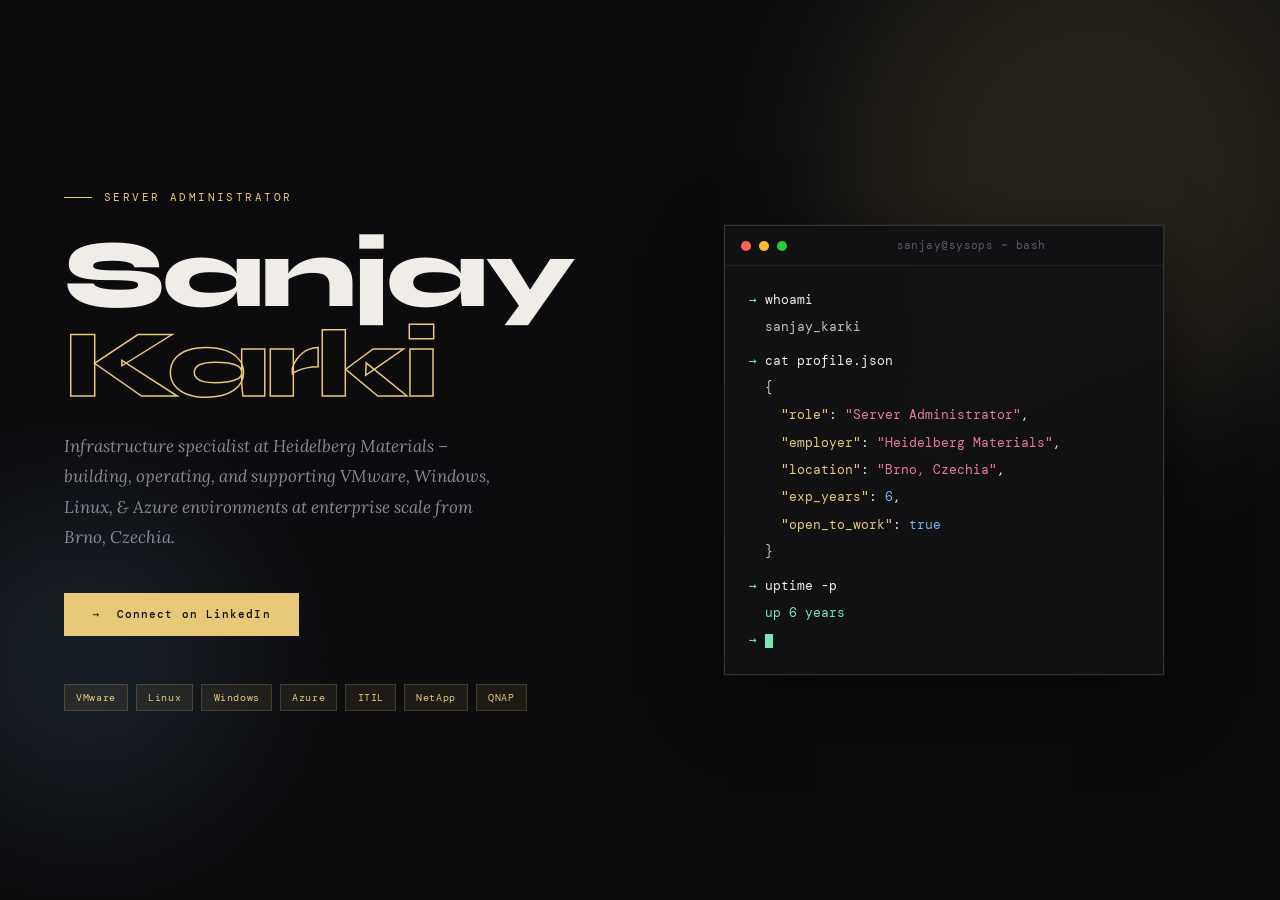
==== commit 34650b6e: "updated to v2.2" ====
--- a/index.html
+++ b/index.html
@@ -3,7 +3,13 @@
 <head>
 <meta charset="UTF-8">
 <meta name="viewport" content="width=device-width, initial-scale=1.0">
-<title>Sanjay Karki – Server Administrator</title>
+<title>Sanjay Karki - Server Administrator</title>
+<meta name="description" content="Sanjay Karki - Server Administrator at Heidelberg Materials Digital Hub, Brno. VMware, Linux, Windows, Azure, 11+ years IT.">
+<meta property="og:title" content="Sanjay Karki - Server Administrator">
+<meta property="og:description" content="Infrastructure specialist. VMware, Linux, Azure, Windows, 6+ years in IT.">
+<meta property="og:type" content="website">
+<meta name="google-site-verification" content="Tav_AxT0lsUTQEfzSCsEjbf4wHjda5YPntHukIlUHQg" />
+<link rel="icon" href="data:image/svg+xml,<svg xmlns='http://www.w3.org/2000/svg' viewBox='0 0 32 32'><rect width='32' height='32' fill='%230c0c0e'/><text x='50%25' y='54%25' dominant-baseline='middle' text-anchor='middle' font-family='monospace' font-size='18' font-weight='bold' fill='%23e8c97a'>SK</text></svg>">
 <link rel="preconnect" href="https://fonts.googleapis.com">
 <link rel="preconnect" href="https://fonts.gstatic.com" crossorigin>
 <link href="https://fonts.googleapis.com/css2?family=Syne:wght@400;500;600;700;800&family=DM+Mono:wght@300;400;500&family=Lora:ital,wght@0,400;1,400&display=swap" rel="stylesheet">
@@ -60,13 +66,13 @@
     <h1 class="hname">Sanjay<em>Karki</em></h1>
     <p class="htagline">Infrastructure specialist at Heidelberg Materials – building, operating, and supporting VMware, Windows, Linux, &amp; Azure environments at enterprise scale from Brno, Czechia.</p>
     <div class="hactions">
-      <a href="https://www.linkedin.com/in/karkisanjay/" class="btn1">&#8594;&nbsp; Connect with me</a>
+      <a href="https://www.linkedin.com/in/karkisanjay/" class="btn1">&#8594;&nbsp; Connect on LinkedIn</a>
       <!-- <a href="#" class="btn2">&#8594;&nbsp; Contact Me</a> -->
     </div>
     <div class="hpills">
       <span class="hpill">VMware</span>
       <span class="hpill">Linux</span>
-      <span class="hpill">Windows Servers</span>
+      <span class="hpill">Windows</span>
       <span class="hpill">Azure</span>
       <span class="hpill">ITIL</span>
       <span class="hpill">NetApp</span>
@@ -95,11 +101,11 @@
     {t:'kv',k:'"role"',v:'"Server Administrator"',c:true},
     {t:'kv',k:'"employer"',v:'"Heidelberg Materials"',c:true},
     {t:'kv',k:'"location"',v:'"Brno, Czechia"',c:true},
-    {t:'kv',k:'"exp_years"',v:'11',isnum:true,c:true},
+    {t:'kv',k:'"exp_years"',v:'6',isnum:true,c:true},
     {t:'kv',k:'"open_to_work"',v:'true',isnum:true},
     {t:'out',v:'}'},{t:'gap'},
     {t:'prompt',v:'&#8594; '},{t:'cmd',v:'uptime -p'},
-    {t:'out',v:'<span style="color:#7ae8b4">up 11 years</span>'}
+    {t:'out',v:'<span style="color:#7ae8b4">up 6 years</span>'}
   ];
   var tb=document.getElementById('termBody');
   if(!tb) return;
